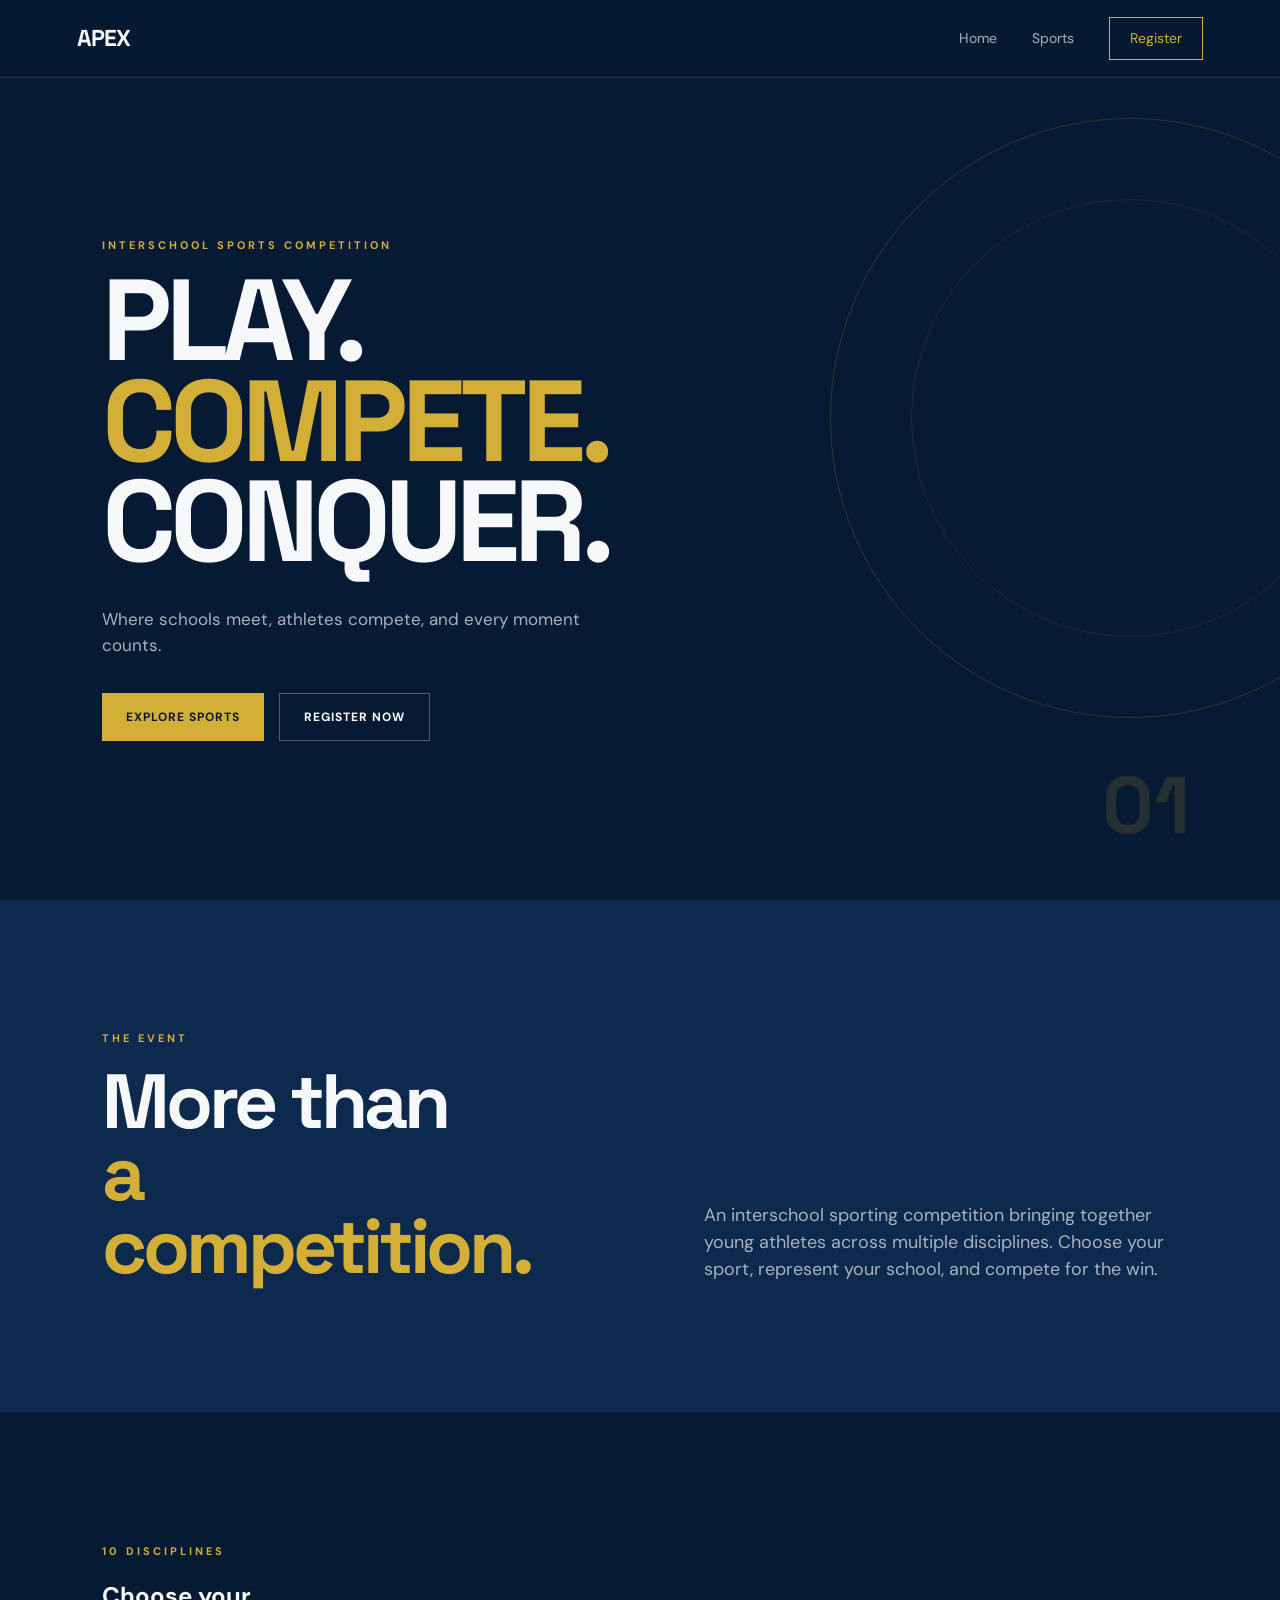
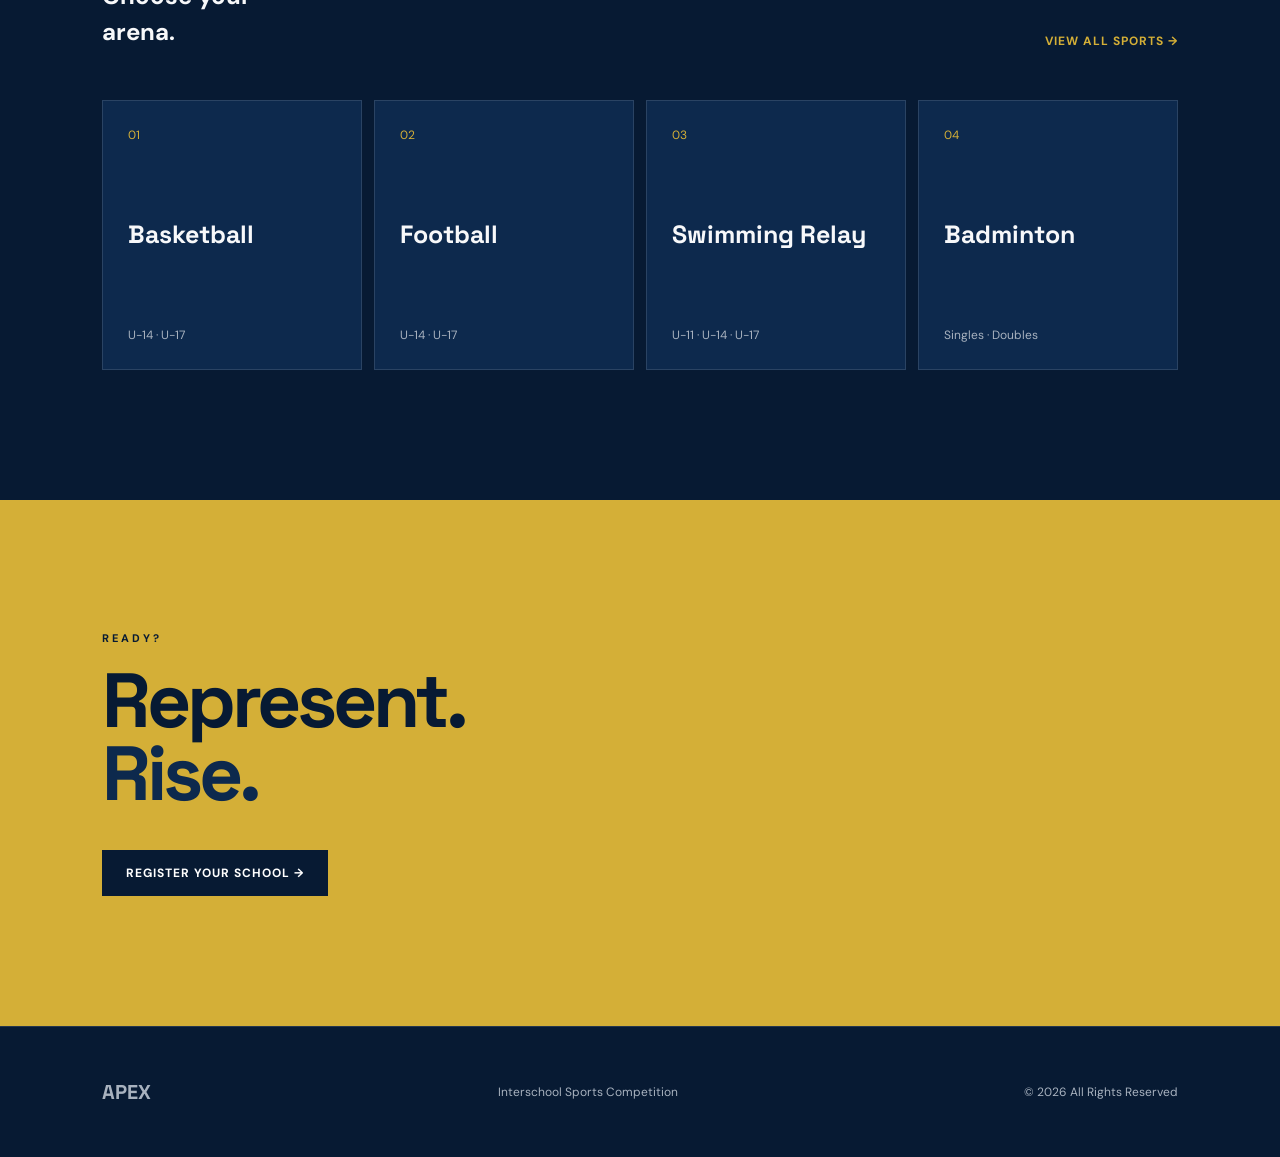
==== index.html @ c902c0f4 "Update index.html" ====
<!DOCTYPE html>
<html lang="en">
<head>
    <meta charset="UTF-8">
    <meta name="viewport" content="width=device-width, initial-scale=1.0">
    <title>APEX | Interschool Sports Competition</title>
    <link rel="stylesheet" href="css/style.css">
</head>

<body>

<header class="header">
    <a href="index.html" class="logo">APEX</span></a>

    <nav>
        <a href="index.html">Home</a>
        <a href="sports.html">Sports</a>
        <a href="register.html" class="nav-register">Register</a>
    </nav>
</header>

<main>

<section class="hero">
    <div class="hero-bg"></div>

    <div class="hero-content">
        <p class="eyebrow">INTERSCHOOL SPORTS COMPETITION</p>

        <h1>PLAY.<br><span>COMPETE.</span><br>CONQUER.</h1>

        <p class="hero-text">
            Where schools meet, athletes compete, and every moment counts.
        </p>

        <div class="hero-buttons">
            <a href="sports.html" class="btn btn-gold">EXPLORE SPORTS</a>
            <a href="register.html" class="btn btn-outline">REGISTER NOW</a>
        </div>
    </div>

    <div class="hero-number">01</div>
</section>


<section class="intro-section">
    <div>
        <p class="eyebrow">THE EVENT</p>
        <h2>More than<br><span>a competition.</span></h2>
    </div>

    <p class="intro-text">
        An interschool sporting competition bringing together young athletes
        across multiple disciplines. Choose your sport, represent your school,
        and compete for the win.
    </p>
</section>


<section class="sports-preview">
    <div class="section-heading">
        <div>
            <p class="eyebrow">10 DISCIPLINES</p>
            <h2>Choose your<br><span>arena.</span></h2>
        </div>

        <a href="sports.html" class="text-link">VIEW ALL SPORTS →</a>
    </div>

    <div class="preview-grid">

        <a href="sports.html#basketball" class="sport-card">
            <span>01</span>
            <h3>Basketball</h3>
            <p>U-14 · U-17</p>
        </a>

        <a href="sports.html#football" class="sport-card">
            <span>02</span>
            <h3>Football</h3>
            <p>U-14 · U-17</p>
        </a>

        <a href="sports.html#swimming-relay" class="sport-card">
            <span>03</span>
            <h3>Swimming Relay</h3>
            <p>U-11 · U-14 · U-17</p>
        </a>

        <a href="sports.html#badminton" class="sport-card">
            <span>04</span>
            <h3>Badminton</h3>
            <p>Singles · Doubles</p>
        </a>

    </div>
</section>


<section class="cta-section">
    <p class="eyebrow">READY?</p>
    <h2>Represent.<br><span>Rise.</span></h2>

    <a href="register.html" class="btn btn-gold">REGISTER YOUR SCHOOL →</a>
</section>

</main>


<footer>
    <div class="footer-logo">APEX</span></div>
    <p>Interschool Sports Competition</p>
    <p>© 2026 All Rights Reserved</p>
</footer>

</body>
</html>
---- css/style.css ----
@import url('https://fonts.googleapis.com/css2?family=DM+Sans:wght@400;500;600;700&family=Space+Grotesk:wght@400;500;600;700&display=swap');


:root {

    --navy: #071A33;
    --blue: #0D294D;
    --blue-light: #12385F;

    --gold: #D4AF37;
    --gold-light: #E8C766;

    --white: #F7F8FA;
    --muted: #A8B2BF;

    --border: rgba(255,255,255,0.12);

}


* {

    margin: 0;
    padding: 0;
    box-sizing: border-box;

}


html {

    scroll-behavior: smooth;

}


body {

    background: var(--navy);

    color: var(--white);

    font-family:
        "DM Sans",
        sans-serif;

    line-height: 1.5;

}


a {

    color: inherit;

    text-decoration: none;

}


button,
input,
textarea {

    font-family: inherit;

}



/* HEADER */

.header {

    height: 78px;

    padding: 0 6vw;

    display: flex;

    align-items: center;

    justify-content: space-between;

    border-bottom:
        1px solid var(--border);

    position: sticky;

    top: 0;

    z-index: 100;

    background:
        rgba(7,26,51,0.95);

    backdrop-filter: blur(15px);

}


.logo {

    font-family:
        "Space Grotesk",
        sans-serif;

    font-weight: 700;

    font-size: 23px;

    letter-spacing: -1px;

}


.logo span,
.footer-logo span {

    color: var(--gold);

}


nav {

    display: flex;

    align-items: center;

    gap: 35px;

}


nav a {

    color: var(--muted);

    font-size: 14px;

    transition: 0.2s;

}


nav a:hover,
nav a.active {

    color: white;

}


.nav-register {

    padding:
        10px 20px;

    border:
        1px solid var(--gold);

    color: var(--gold) !important;

}



/* HERO */

.hero {

    min-height:
        calc(100vh - 78px);

    position: relative;

    display: flex;

    align-items: center;

    padding:
        8vw;

    overflow: hidden;

}


.hero-bg {

    position: absolute;

    width: 600px;

    height: 600px;

    right: -150px;

    top: 40px;

    border-radius: 50%;

    border:
        1px solid rgba(212,175,55,0.2);

}


.hero-bg::after {

    content: "";

    position: absolute;

    inset: 80px;

    border-radius: 50%;

    border:
        1px solid rgba(212,175,55,0.12);

}


.hero-content {

    position: relative;

    z-index: 2;

    max-width: 850px;

}


.eyebrow {

    color: var(--gold);

    font-size: 11px;

    font-weight: 700;

    letter-spacing: 3px;

    margin-bottom: 18px;

}


.hero h1,
.page-hero h1,
.form-hero h1,
.review-page h1,
.success-page h1 {

    font-family:
        "Space Grotesk",
        sans-serif;

    font-size:
        clamp(60px, 9vw, 125px);

    line-height: 0.87;

    letter-spacing: -6px;

}


.hero h1 span,
.page-hero h1 span,
.form-hero h1 span,
.review-page h1 span,
.success-page h1 span,
.intro-section h2 span,
.cta-section h2 span {

    color: var(--gold);

}


.hero-text {

    color: var(--muted);

    max-width: 480px;

    margin:
        35px 0;

    font-size: 17px;

}


.hero-buttons {

    display: flex;

    gap: 15px;

    flex-wrap: wrap;

}


.btn {

    display: inline-flex;

    align-items: center;

    justify-content: center;

    padding:
        14px 24px;

    font-size: 12px;

    font-weight: 700;

    letter-spacing: 1px;

    cursor: pointer;

    border: none;

    transition:
        transform .2s,
        background .2s;

}


.btn:hover {

    transform:
        translateY(-2px);

}


.btn-gold {

    background: var(--gold);

    color: var(--navy);

}


.btn-gold:hover {

    background:
        var(--gold-light);

}


.btn-outline {

    border:
        1px solid rgba(255,255,255,0.3);

    color: white;

    background: transparent;

}


.btn-outline:hover {

    border-color:
        var(--gold);

    color: var(--gold);

}


.hero-number {

    position: absolute;

    bottom: 35px;

    right: 7vw;

    color: var(--gold);

    font-family:
        "Space Grotesk";

    font-size: 80px;

    font-weight: 700;

    opacity: .15;

}



/* INTRO */

.intro-section {

    padding:
        130px 8vw;

    display: grid;

    grid-template-columns:
        1fr 1fr;

    gap: 10vw;

    background: var(--blue);

}


.intro-section h2,
.cta-section h2 {

    font-family:
        "Space Grotesk";

    font-size:
        clamp(45px, 6vw, 80px);

    line-height: .95;

    letter-spacing: -4px;

}


.intro-text {

    align-self: end;

    color: var(--muted);

    font-size: 18px;

    max-width: 500px;

}



/* SPORTS PREVIEW */

.sports-preview {

    padding:
        130px 8vw;

}


.section-heading {

    display: flex;

    justify-content: space-between;

    align-items: end;

    margin-bottom: 50px;

}


.text-link {

    color: var(--gold);

    font-size: 12px;

    font-weight: 700;

    letter-spacing: 1px;

}


.preview-grid {

    display: grid;

    grid-template-columns:
        repeat(4,1fr);

    gap: 12px;

}


.sport-card {

    min-height: 270px;

    padding: 25px;

    background: var(--blue);

    border:
        1px solid var(--border);

    display: flex;

    flex-direction: column;

    justify-content: space-between;

    transition:
        transform .2s,
        border-color .2s;

}


.sport-card:hover {

    transform:
        translateY(-6px);

    border-color:
        var(--gold);

}


.sport-card span {

    color: var(--gold);

    font-size: 12px;

}


.sport-card h3 {

    font-family:
        "Space Grotesk";

    font-size: 25px;

}


.sport-card p {

    color: var(--muted);

    font-size: 12px;

}



/* CTA */

.cta-section {

    padding:
        130px 8vw;

    background:
        var(--gold);

    color: var(--navy);

}


.cta-section .eyebrow {

    color: var(--navy);

}


.cta-section h2 span {

    color: var(--blue);

}


.cta-section .btn-gold {

    margin-top: 40px;

    background: var(--navy);

    color: white;

}


.cta-section.small {

    padding:
        100px 8vw;

}



/* PAGE HERO */

.page-hero,
.form-hero {

    padding:
        110px 8vw 80px;

    border-bottom:
        1px solid var(--border);

}


.page-hero p:last-child,
.form-hero p:last-child {

    max-width: 550px;

    color: var(--muted);

    margin-top: 35px;

}



/* SPORT DETAILS */

.sports-list {

    padding:
        50px 8vw 100px;

}


.sport-detail {

    border-top:
        1px solid var(--border);

}


.sport-detail:last-child {

    border-bottom:
        1px solid var(--border);

}


.sport-header {

    width: 100%;

    padding:
        30px 0;

    background: none;

    border: none;

    color: white;

    display: grid;

    grid-template-columns:
        70px 1fr 30px;

    text-align: left;

    align-items: center;

    cursor: pointer;

}


.sport-index {

    color: var(--gold);

    font-size: 12px;

}


.sport-header h2 {

    font-family:
        "Space Grotesk";

    font-size: 32px;

}


.sport-header p {

    color: var(--muted);

    font-size: 13px;

    margin-top: 3px;

}


.expand {

    font-size: 28px;

    color: var(--gold);

    transition:
        transform .25s;

}


.sport-detail.open .expand {

    transform:
        rotate(45deg);

}


.sport-rules {

    max-height: 0;

    overflow: hidden;

    transition:
        max-height .4s ease;

}


.sport-detail.open .sport-rules {

    max-height: 700px;

}


.rule-grid {

    padding:
        5px 70px 45px;

    display: grid;

    grid-template-columns:
        .8fr .8fr 2fr;

    gap: 40px;

}


.rule-grid h4 {

    color: var(--gold);

    font-size: 10px;

    letter-spacing: 2px;

    margin-bottom: 15px;

}


.rule-grid p {

    color: var(--muted);

    font-size: 14px;

}


.rules ul {

    padding-left: 18px;

    color: var(--muted);

}


.rules li {

    margin-bottom: 8px;

}



/* REGISTRATION */

.form-hero {

    background:
        var(--blue);

}


.registration-wrapper {

    padding:
        60px 8vw 100px;

}


.form-section {

    margin-bottom: 70px;

}


.form-section-title {

    display: flex;

    gap: 25px;

    margin-bottom: 35px;

}


.form-section-title > span {

    color: var(--gold);

    font-family:
        "Space Grotesk";

    font-size: 13px;

}


.form-section-title h2 {

    font-family:
        "Space Grotesk";

    font-size: 32px;

}


.section-note {

    color: var(--muted);

    font-size: 13px;

    margin-top: 8px;

}


.form-grid {

    display: grid;

    grid-template-columns:
        1fr 1fr;

    gap: 25px;

}


.form-group {

    display: flex;

    flex-direction: column;

}


.form-group.full {

    grid-column:
        1 / -1;

}


.form-group label {

    font-size: 12px;

    font-weight: 600;

    margin-bottom: 9px;

}


.form-group label span {

    color: var(--gold);

}


.form-group input,
.form-group textarea {

    width: 100%;

    padding: 15px;

    background:
        rgba(255,255,255,0.04);

    border:
        1px solid var(--border);

    color: white;

    outline: none;

}


.form-group input:focus,
.form-group textarea:focus {

    border-color:
        var(--gold);

}


.form-group textarea {

    min-height: 110px;

    resize: vertical;

}



/* EVENT SELECTOR */

.event-selector {

    border:
        1px solid var(--border);

    margin-bottom: 12px;

    background:
        rgba(255,255,255,.025);

}


.event-title {

    padding: 20px;

}


.sport-checkbox {

    display: flex;

    align-items: center;

    gap: 15px;

    cursor: pointer;

}


.sport-checkbox input,
.age-row input[type="checkbox"] {

    accent-color:
        var(--gold);

}


.sport-checkbox strong {

    display: block;

    font-size: 17px;

}


.sport-checkbox small {

    color: var(--gold);

    font-size: 11px;

}


.age-options {

    display: none;

    border-top:
        1px solid var(--border);

    padding: 20px;

}


.age-options.visible {

    display: block;

}


.age-options > p {

    color: var(--muted);

    font-size: 12px;

    margin-bottom: 15px;

}


.age-row {

    display: flex;

    justify-content: space-between;

    align-items: center;

    padding:
        12px 0;

    border-bottom:
        1px solid rgba(255,255,255,.06);

}


.age-row:last-child {

    border-bottom: none;

}


.age-row label {

    display: flex;

    gap: 10px;

    align-items: center;

}


.quantity-input {

    width: 80px;

    padding: 8px;

    background:
        rgba(255,255,255,.05);

    color: white;

    border:
        1px solid var(--border);

}


.quantity-input:disabled {

    opacity: .3;

}



/* TABLE */

.table-wrapper {

    overflow-x: auto;

}


table {

    width: 100%;

    border-collapse: collapse;

    min-width: 700px;

}


th {

    color: var(--gold);

    text-align: left;

    font-size: 10px;

    letter-spacing: 1px;

    padding:
        15px;

    background:
        var(--blue);

}


td {

    padding:
        15px;

    border-bottom:
        1px solid var(--border);

    color: var(--muted);

    font-size: 13px;

}


tfoot td {

    color: white;

    font-weight: 700;

    background:
        rgba(255,255,255,.04);

}


tfoot td:last-child {

    color: var(--gold);

}


.empty-row {

    text-align: center;

    padding: 35px;

}


.disclaimer-section {

    border:
        1px solid var(--border);

    padding: 25px;

}


.checkbox-label {

    display: flex;

    gap: 15px;

    color: var(--muted);

    font-size: 13px;

}


.checkbox-label input {

    accent-color:
        var(--gold);

    margin-top: 4px;

}


.submit-area {

    display: flex;

    justify-content: flex-end;

}



/* REVIEW */

.review-page {

    padding:
        100px 8vw;

    max-width: 1200px;

    margin: auto;

}


.review-intro {

    color: var(--muted);

    margin:
        30px 0 50px;

}


.review-card {

    border:
        1px solid var(--border);

    margin-bottom: 25px;

    background:
        rgba(255,255,255,.025);

}


.review-card-header {

    padding: 22px;

    border-bottom:
        1px solid var(--border);

    display: flex;

    gap: 20px;

    align-items: center;

}


.review-card-header span {

    color: var(--gold);

}


.review-card-header h2 {

    font-family:
        "Space Grotesk";

    font-size: 22px;

}


.review-details {

    display: grid;

    grid-template-columns:
        repeat(2,1fr);

    gap: 25px;

    padding: 30px;

}


.review-details small {

    display: block;

    color: var(--gold);

    font-size: 10px;

    letter-spacing: 1px;

    margin-bottom: 5px;

}


.review-details strong {

    font-size: 14px;

    font-weight: 500;

}


.review-card .table-wrapper {

    padding: 0 20px 20px;

}


.final-warning {

    border-left:
        3px solid var(--gold);

    padding:
        18px 22px;

    margin:
        35px 0;

    background:
        rgba(212,175,55,.05);

}


.final-warning strong {

    color: var(--gold);

    font-size: 11px;

}


.final-warning p {

    color: var(--muted);

    font-size: 13px;

    margin-top: 6px;

}


.review-buttons {

    display: flex;

    justify-content: space-between;

    gap: 15px;

}



/* SUCCESS */

.success-page {

    min-height:
        calc(100vh - 78px);

    display: flex;

    flex-direction: column;

    align-items: center;

    justify-content: center;

    text-align: center;

    padding: 60px 20px;

}


.success-number {

    width: 70px;

    height: 70px;

    border:
        1px solid var(--gold);

    color: var(--gold);

    display: flex;

    align-items: center;

    justify-content: center;

    font-size: 30px;

    margin-bottom: 35px;

}


.success-text {

    color: var(--muted);

    margin:
        30px 0;

}


.registration-id {

    padding:
        18px 30px;

    border:
        1px solid var(--border);

    margin-bottom: 35px;

}


.registration-id small {

    display: block;

    color: var(--gold);

    font-size: 9px;

    letter-spacing: 2px;

    margin-bottom: 5px;

}


.registration-id strong {

    font-family:
        "Space Grotesk";

    font-size: 22px;

    letter-spacing: 2px;

}


.success-actions {

    display: flex;

    gap: 12px;

}



/* FOOTER */

footer {

    padding:
        50px 8vw;

    border-top:
        1px solid var(--border);

    display: flex;

    justify-content: space-between;

    align-items: center;

    color: var(--muted);

    font-size: 12px;

}


.footer-logo {

    font-family:
        "Space Grotesk";

    font-size: 20px;

    font-weight: 700;

}



/* MOBILE */

@media(max-width: 800px) {

    .header {

        padding:
            0 5vw;

    }


    nav {

        gap: 15px;

    }


    nav a:not(.nav-register) {

        display: none;

    }


    .hero,
    .page-hero,
    .form-hero {

        padding:
            80px 6vw;

    }


    .hero h1,
    .page-hero h1,
    .form-hero h1,
    .review-page h1,
    .success-page h1 {

        font-size: 65px;

        letter-spacing: -4px;

    }


    .intro-section {

        grid-template-columns: 1fr;

        padding:
            80px 6vw;

    }


    .sports-preview {

        padding:
            80px 6vw;

    }


    .preview-grid {

        grid-template-columns:
            1fr 1fr;

    }


    .section-heading {

        align-items: start;

        flex-direction: column;

        gap: 25px;

    }


    .sports-list {

        padding:
            30px 6vw 70px;

    }


    .sport-header {

        grid-template-columns:
            45px 1fr 25px;

    }


    .sport-header h2 {

        font-size: 23px;

    }


    .rule-grid {

        grid-template-columns:
            1fr;

        padding:
            5px 45px 35px;

        gap: 25px;

    }


    .registration-wrapper {

        padding:
            40px 6vw 70px;

    }


    .form-grid {

        grid-template-columns:
            1fr;

    }


    .form-group.full {

        grid-column:
            auto;

    }


    .review-details {

        grid-template-columns:
            1fr;

    }


    .review-buttons {

        flex-direction: column;

    }


    .review-buttons .btn {

        width: 100%;

    }


    footer {

        flex-direction: column;

        align-items: start;

        gap: 12px;

    }

}


@media(max-width: 500px) {

    .preview-grid {

        grid-template-columns:
            1fr;

    }


    .hero h1,
    .page-hero h1,
    .form-hero h1,
    .review-page h1,
    .success-page h1 {

        font-size: 52px;

    }

}
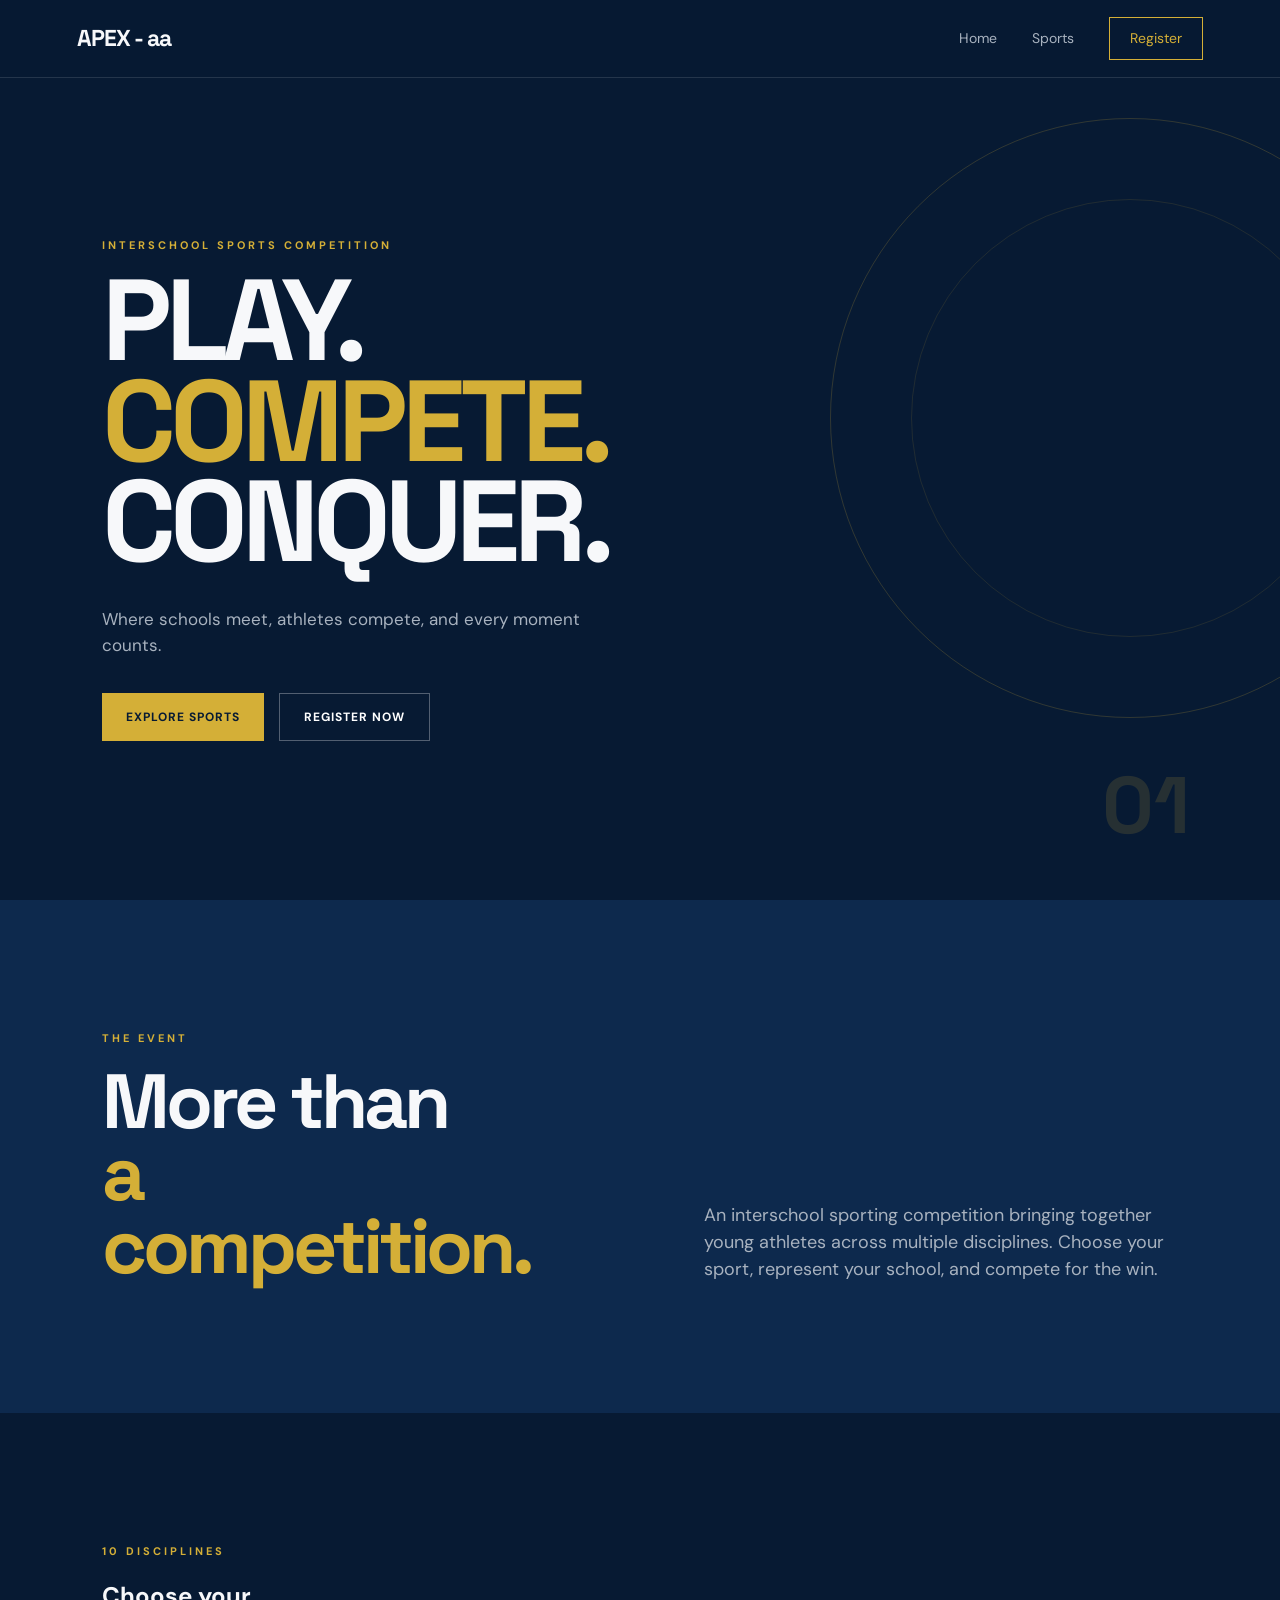
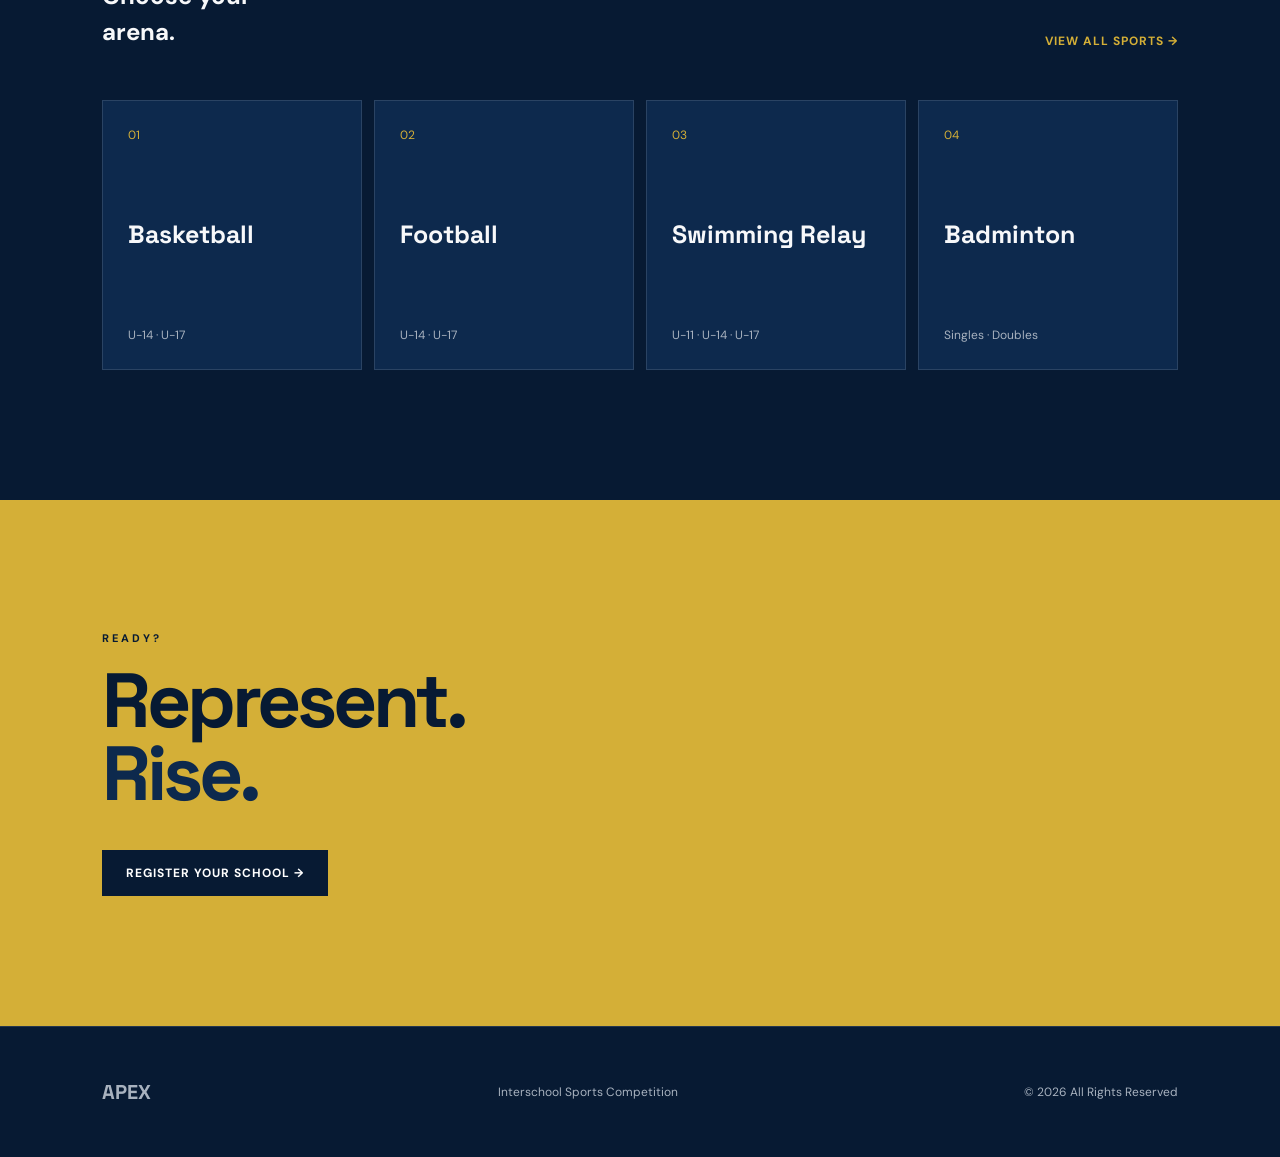
==== commit f9077547: "Update index.html" ====
--- a/index.html
+++ b/index.html
@@ -10,7 +10,7 @@
 <body>
 
 <header class="header">
-    <a href="index.html" class="logo">APEX</span></a>
+    <a href="index.html" class="logo">APEX - aa</span></a>
 
     <nav>
         <a href="index.html">Home</a>
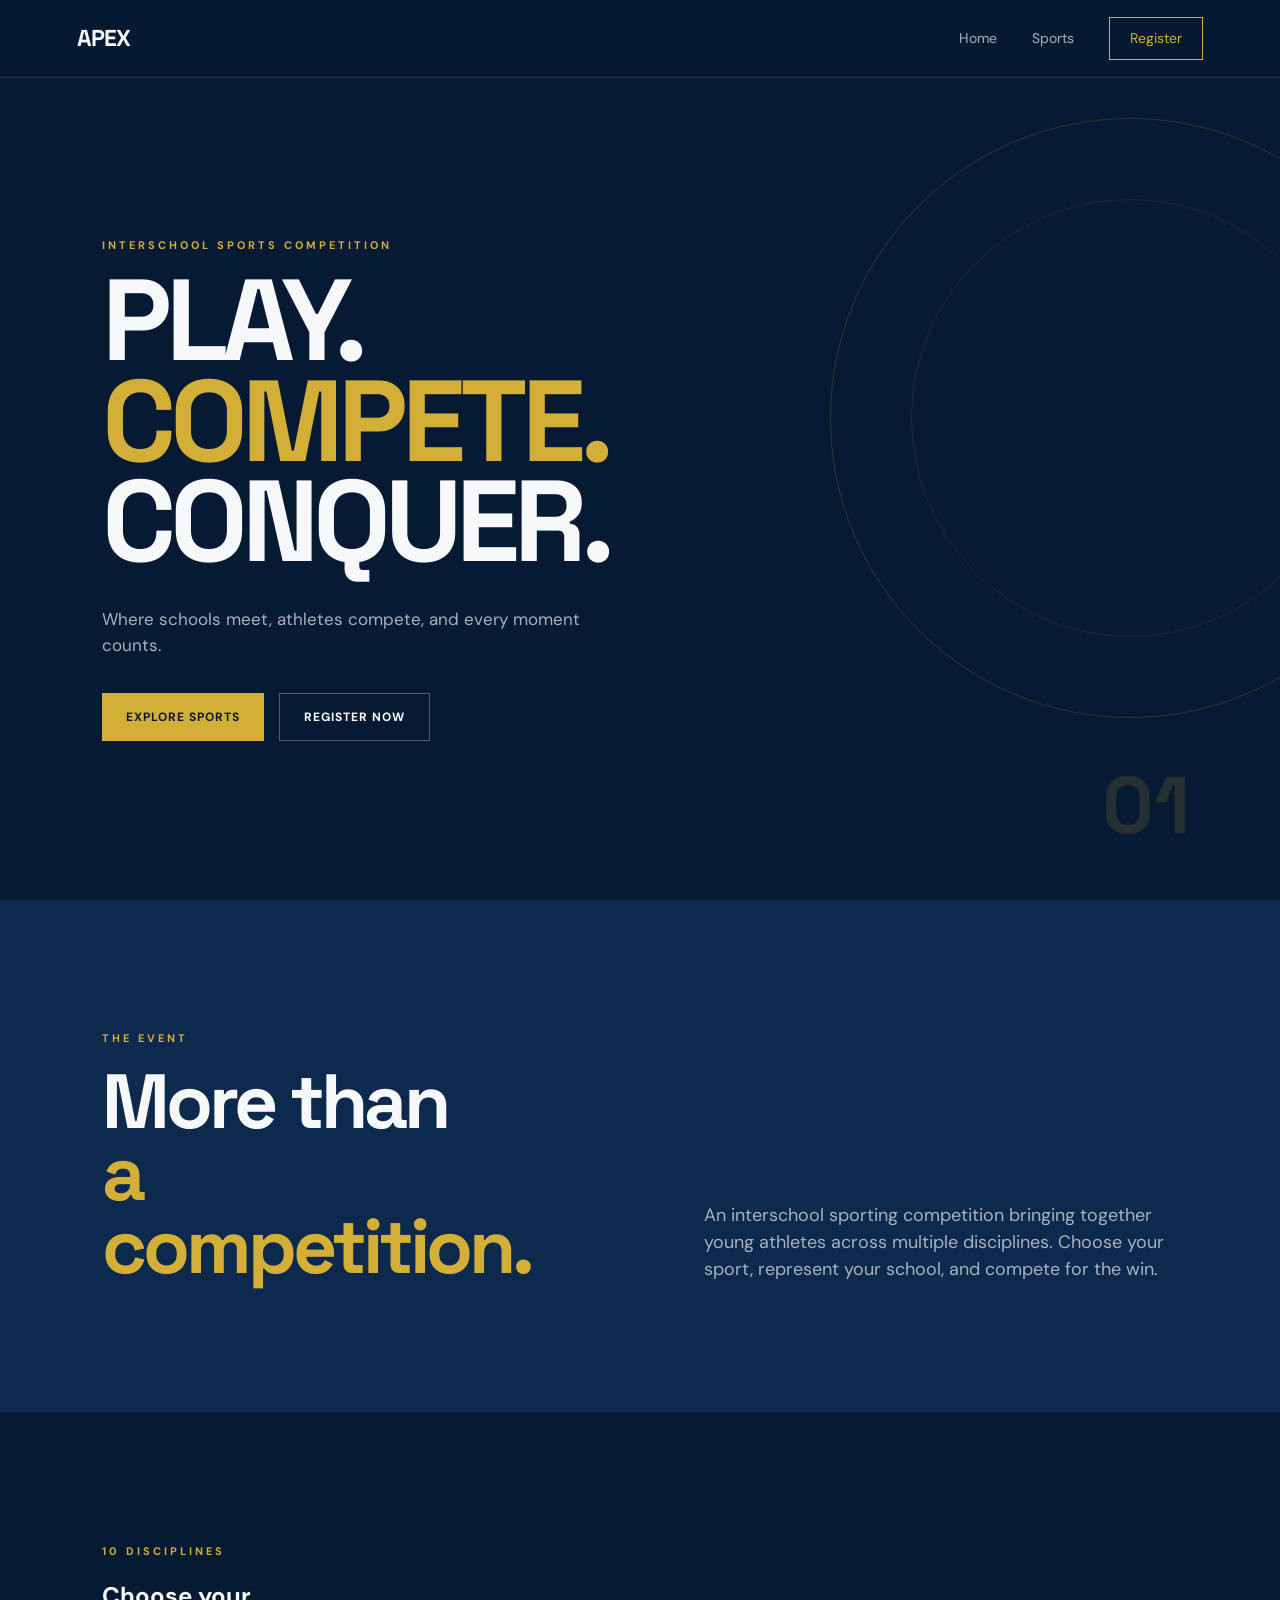
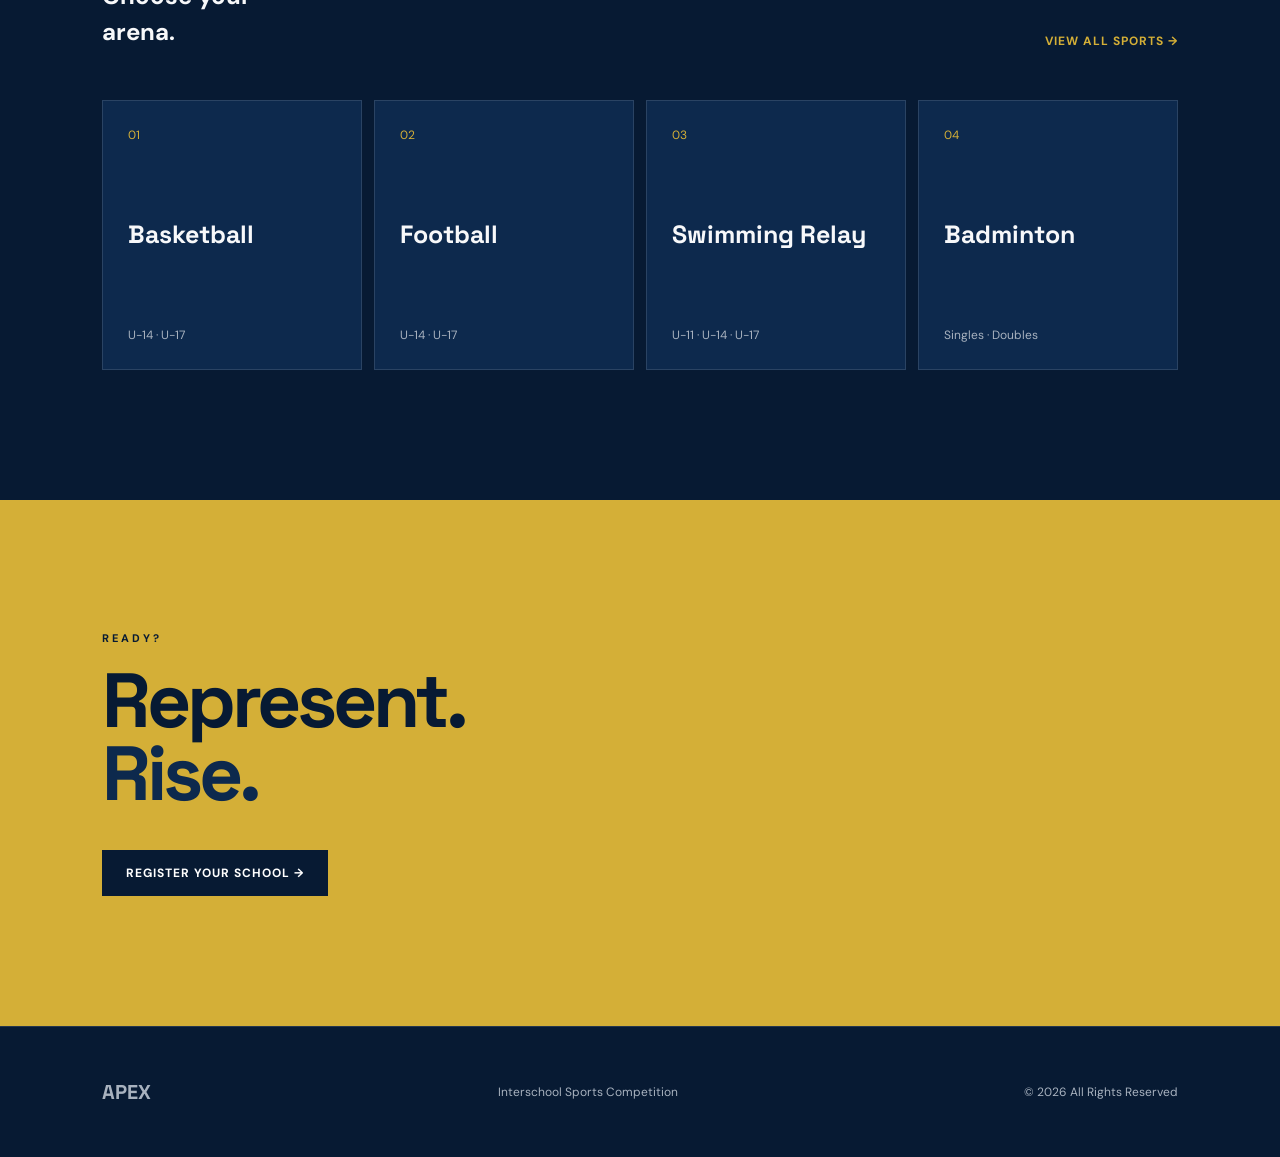
==== commit 9b09695e: "Update index.html" ====
--- a/index.html
+++ b/index.html
@@ -10,7 +10,7 @@
 <body>
 
 <header class="header">
-    <a href="index.html" class="logo">APEX - aa</span></a>
+    <a href="index.html" class="logo">APEX</span></a>
 
     <nav>
         <a href="index.html">Home</a>
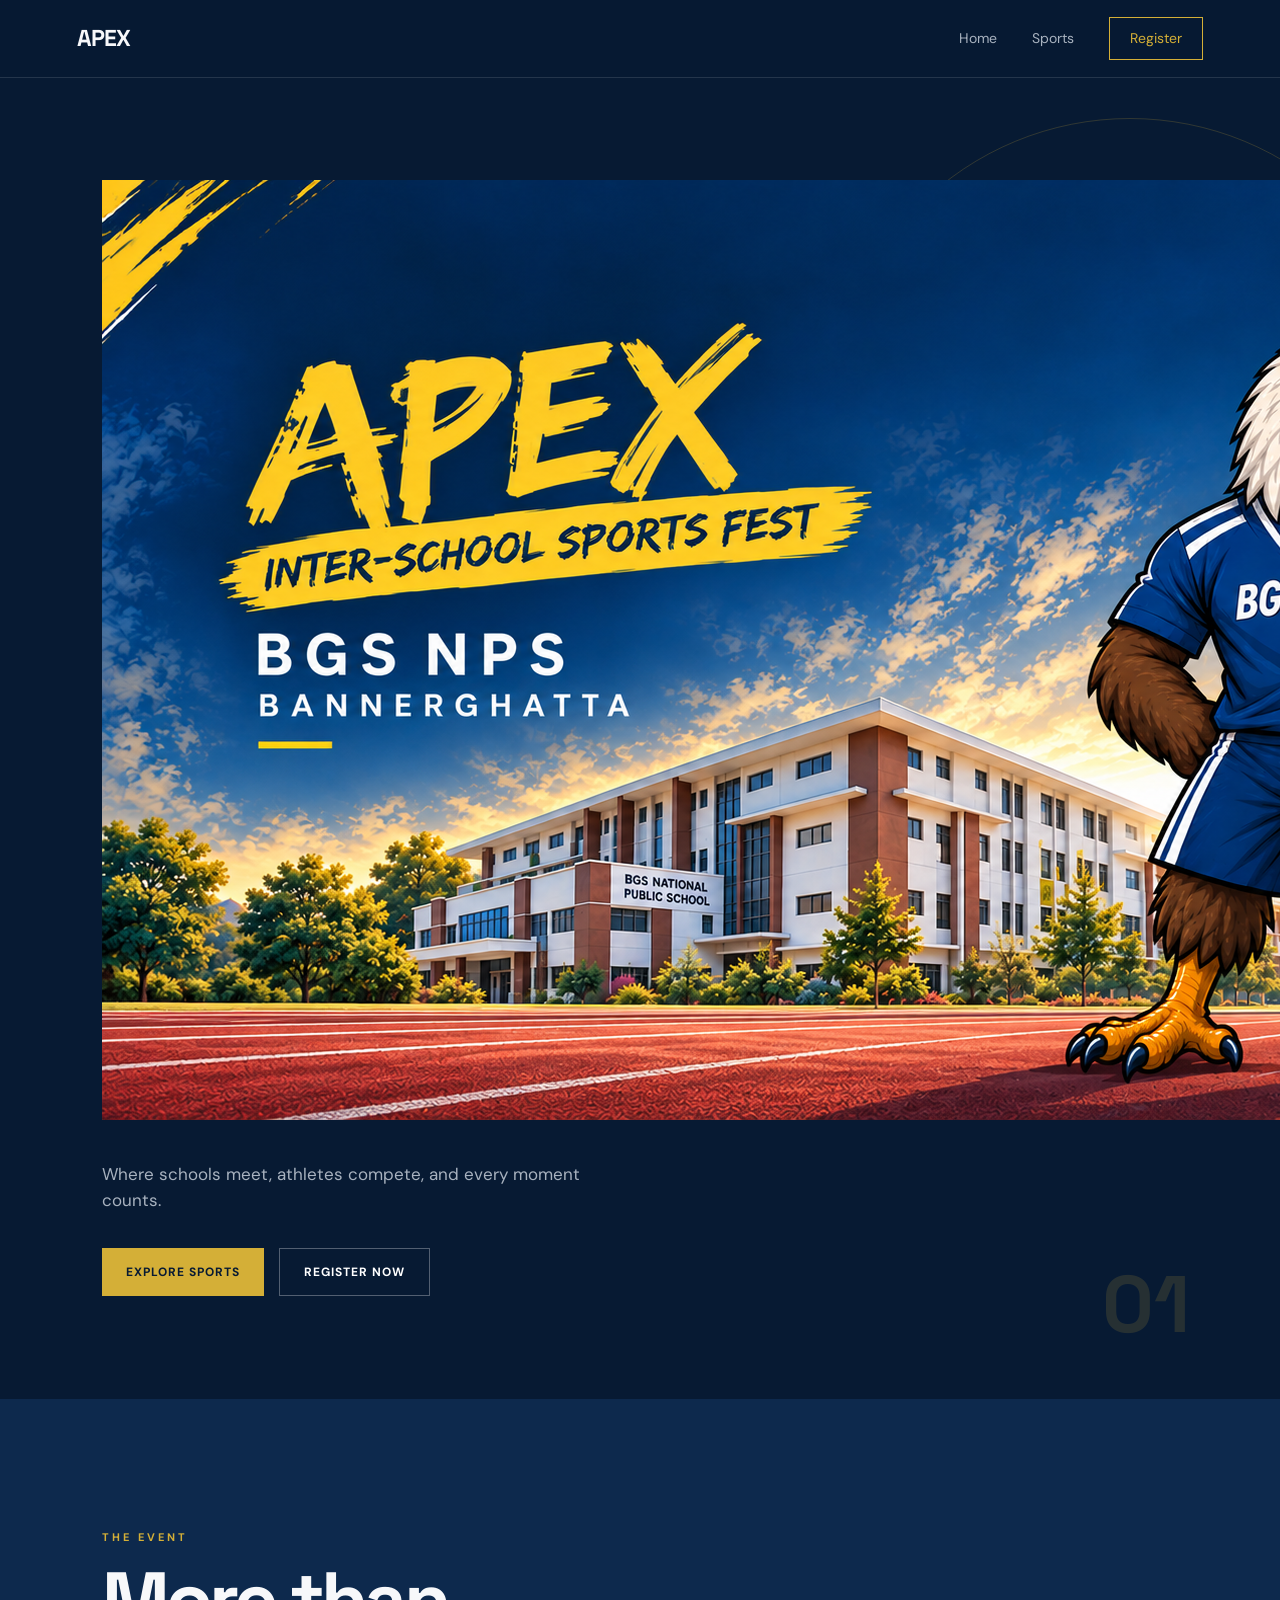
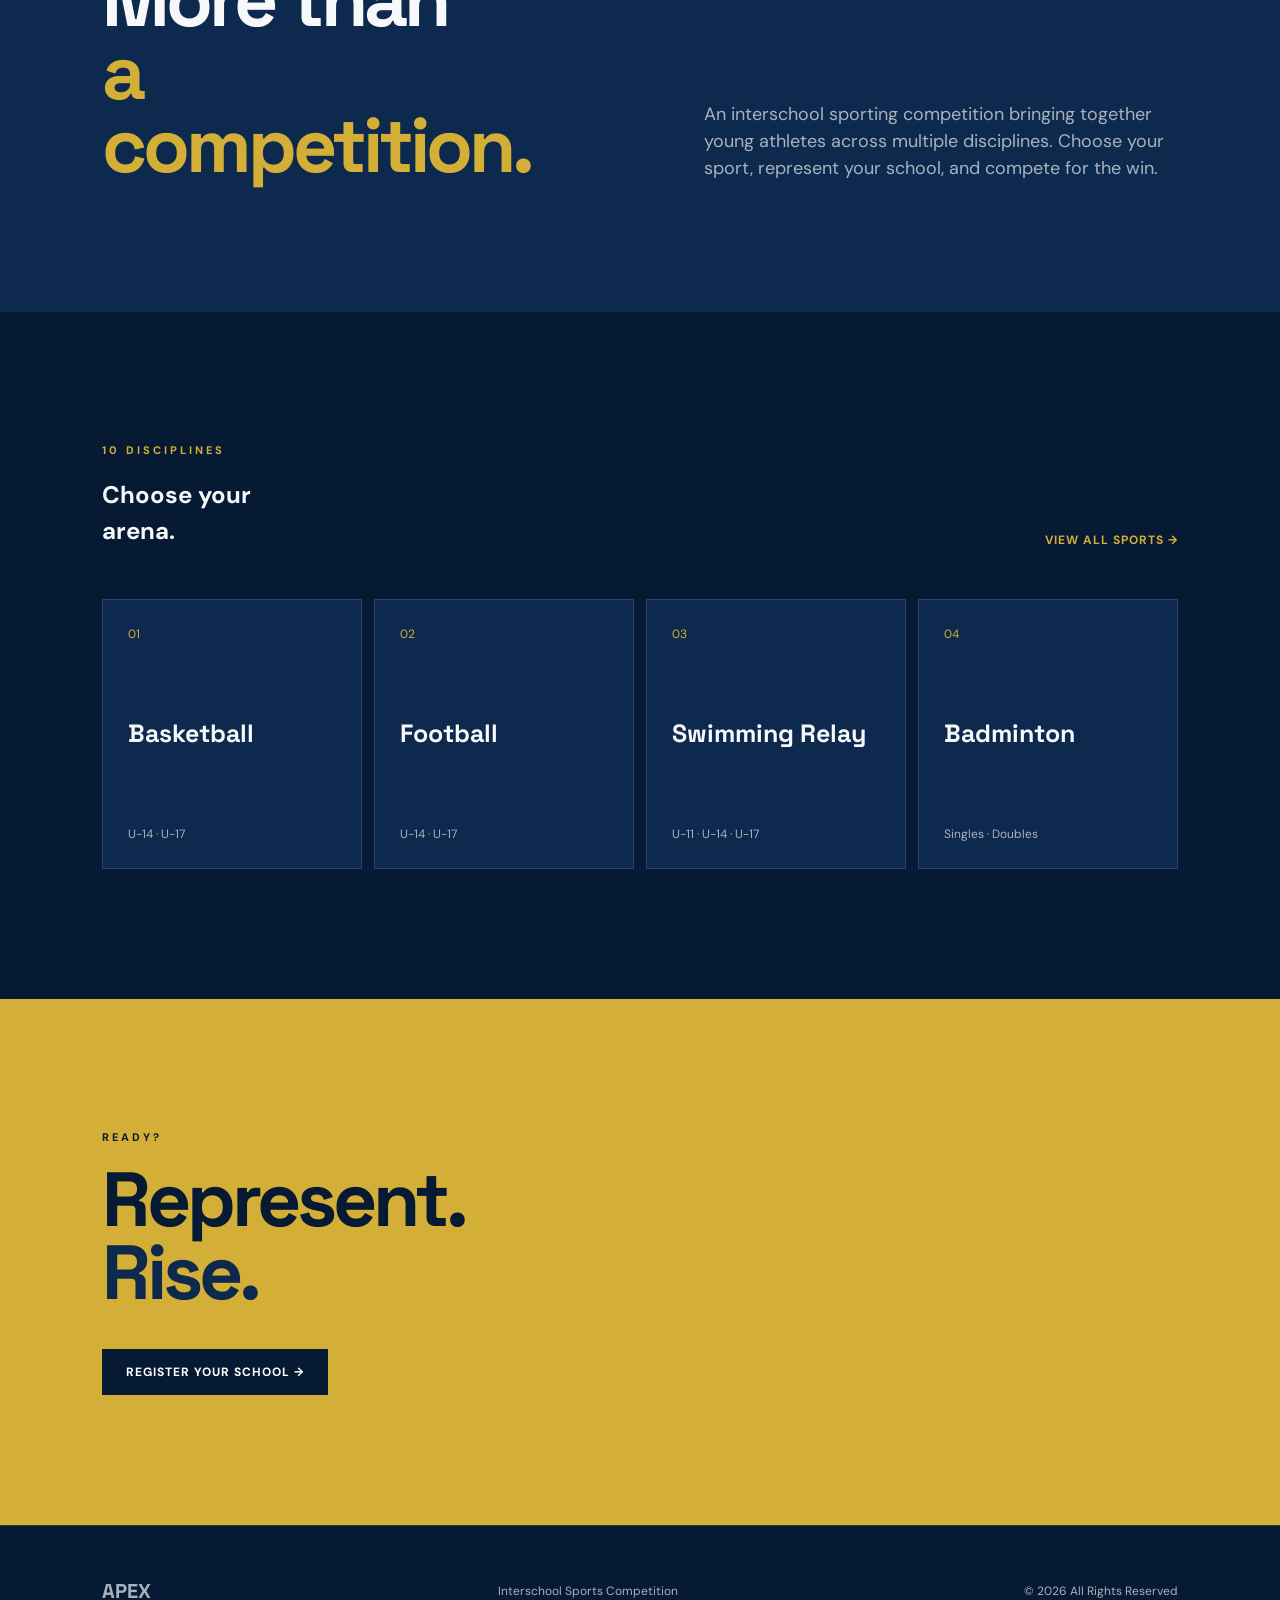
==== commit 0c317786: "Update index.html" ====
--- a/index.html
+++ b/index.html
@@ -24,20 +24,22 @@
 <section class="hero">
     <div class="hero-bg"></div>
 
-    <div class="hero-content">
-        <p class="eyebrow">INTERSCHOOL SPORTS COMPETITION</p>
+<div class="hero-content">
 
-        <h1>PLAY.<br><span>COMPETE.</span><br>CONQUER.</h1>
+    <img src="apex-home.png" 
+         alt="APEX Interschool Sports Competition"
+         class="hero-image">
 
-        <p class="hero-text">
-            Where schools meet, athletes compete, and every moment counts.
-        </p>
+    <p class="hero-text">
+        Where schools meet, athletes compete, and every moment counts.
+    </p>
 
-        <div class="hero-buttons">
-            <a href="sports.html" class="btn btn-gold">EXPLORE SPORTS</a>
-            <a href="register.html" class="btn btn-outline">REGISTER NOW</a>
-        </div>
+    <div class="hero-buttons">
+        <a href="sports.html" class="btn btn-gold">EXPLORE SPORTS</a>
+        <a href="register.html" class="btn btn-outline">REGISTER NOW</a>
     </div>
+
+</div>
 
     <div class="hero-number">01</div>
 </section>
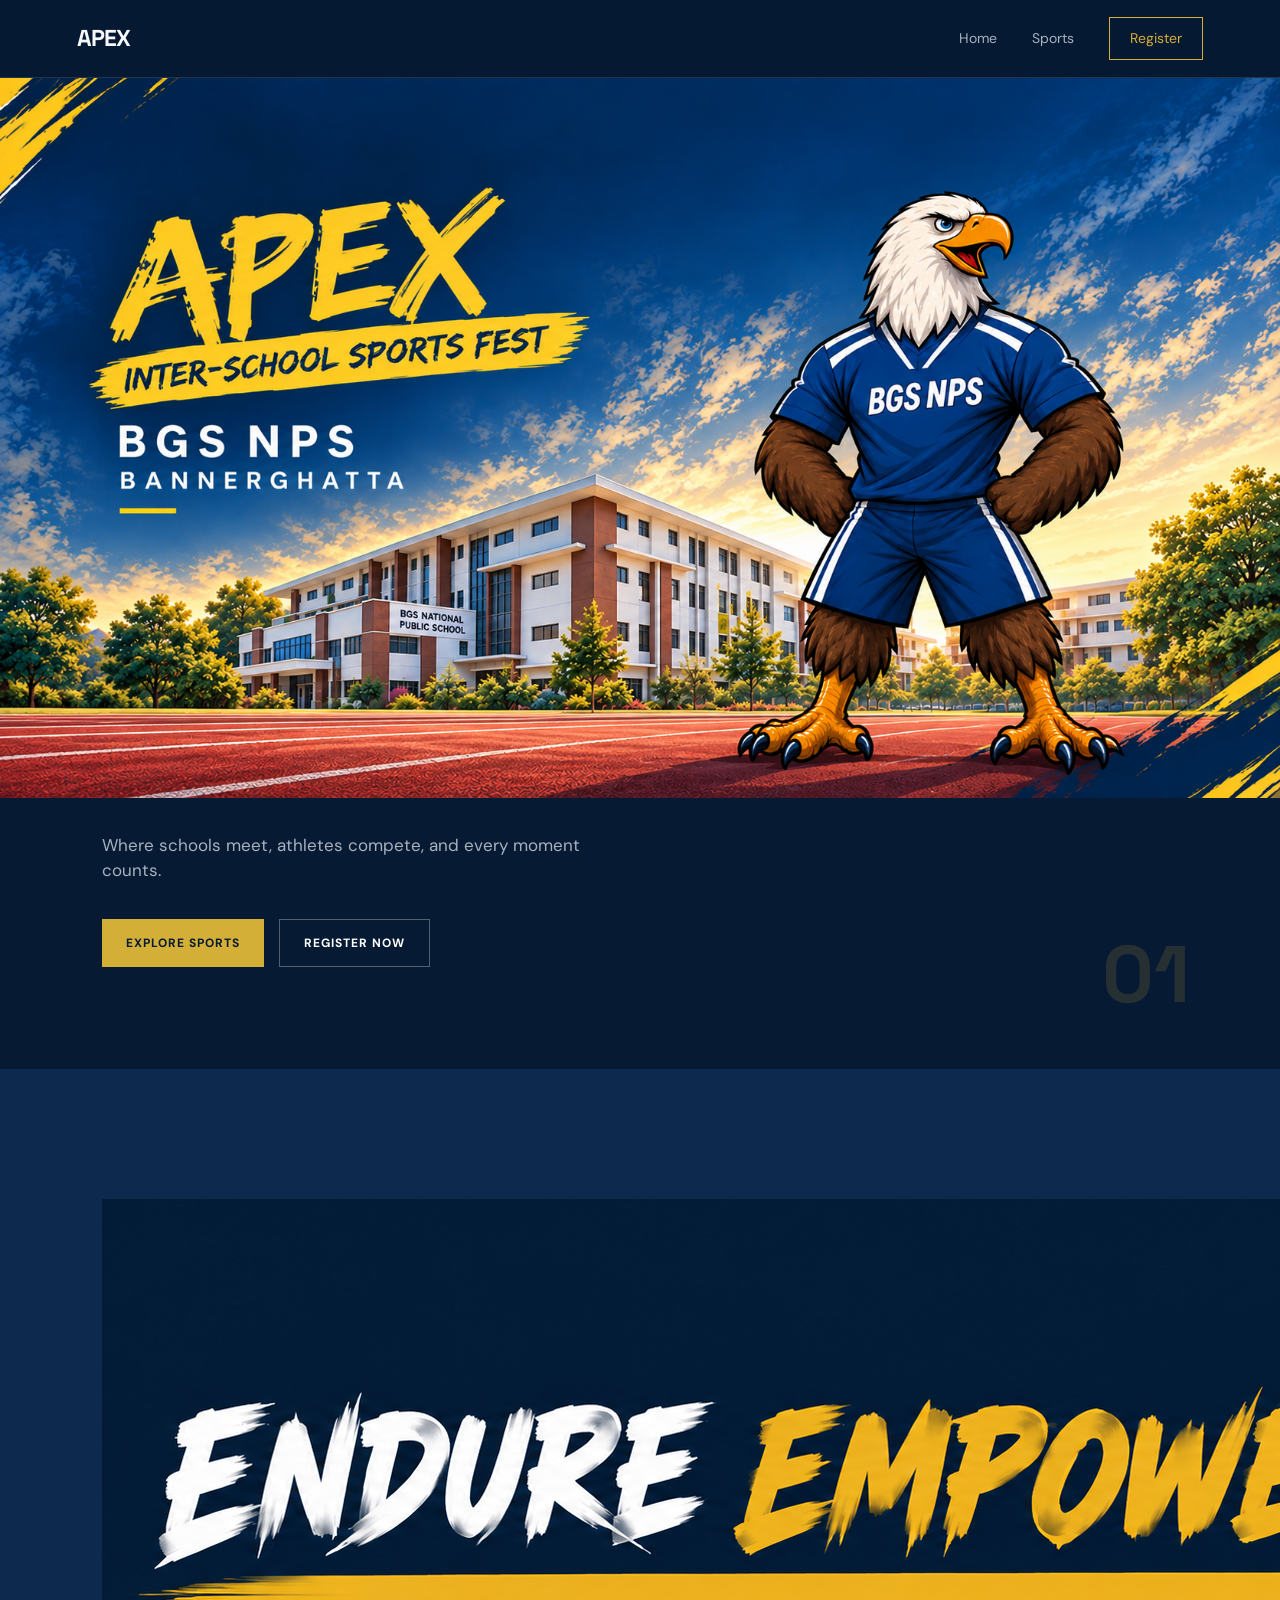
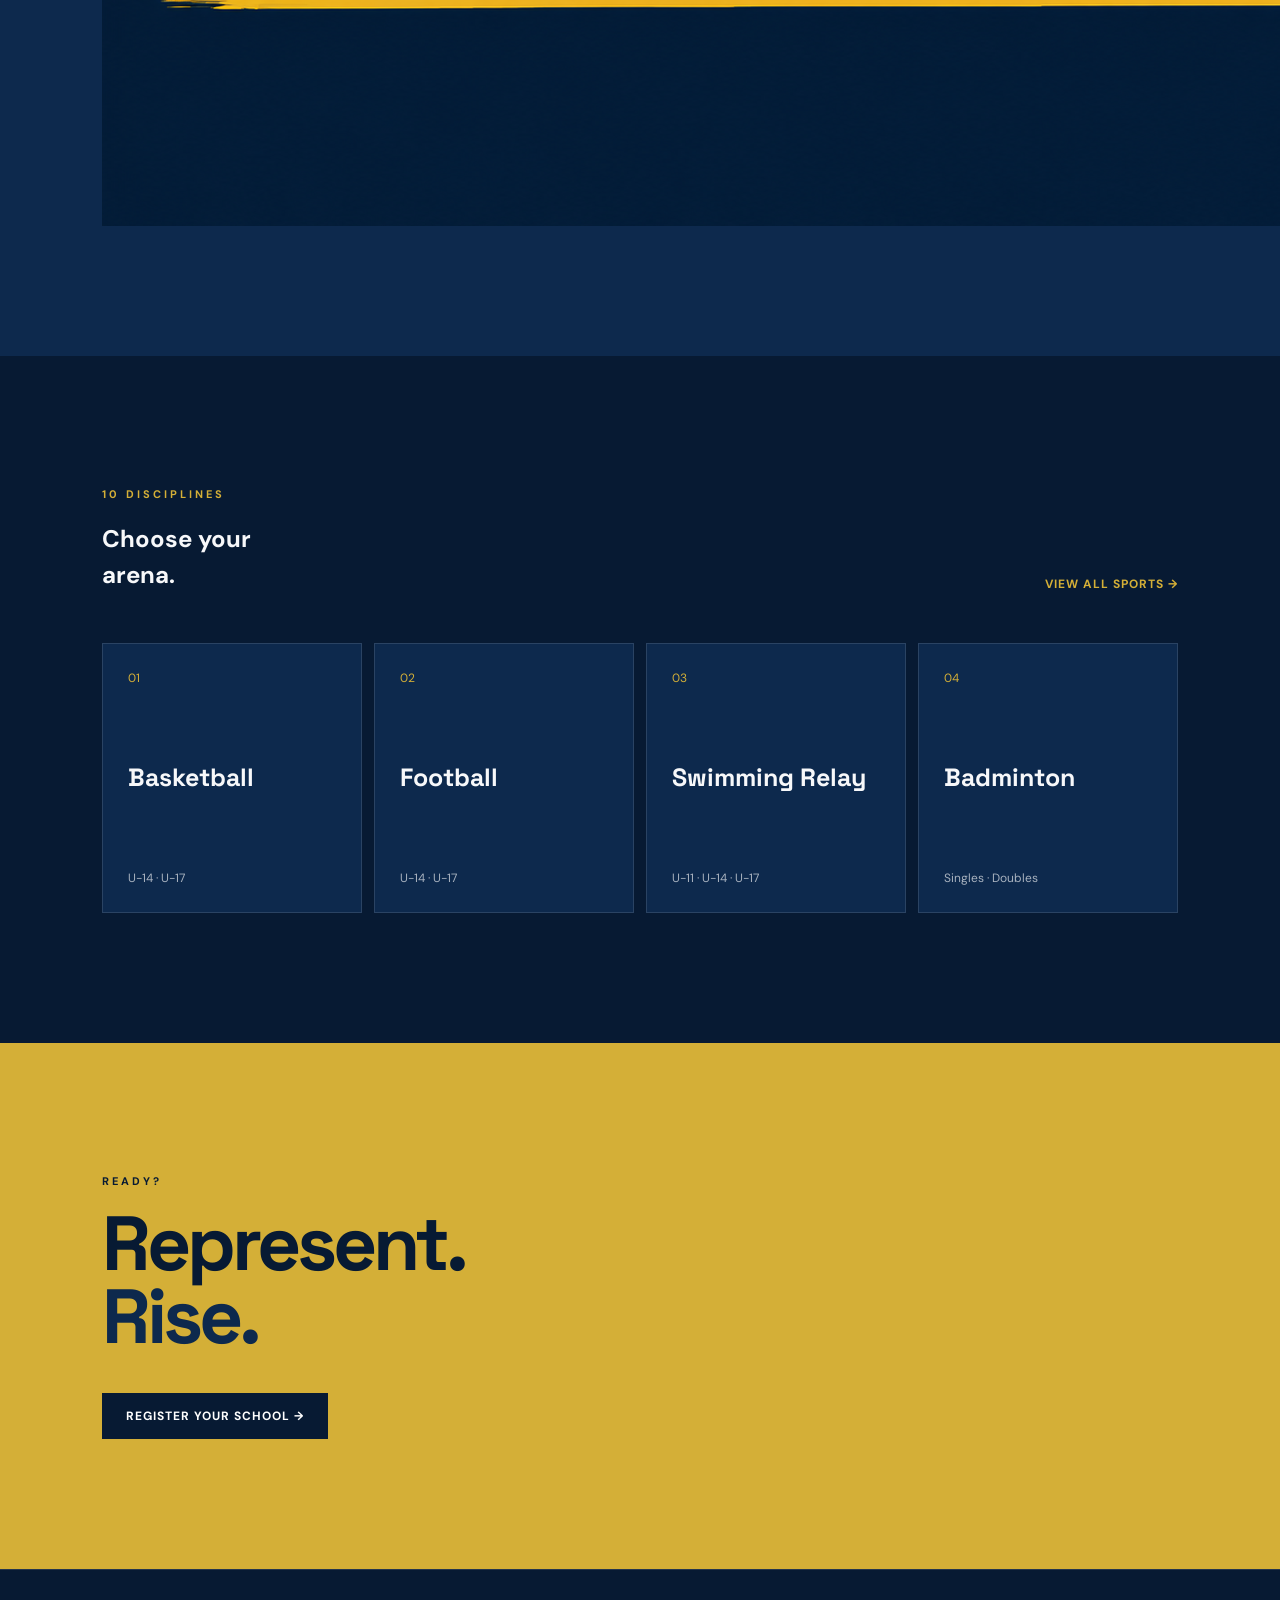
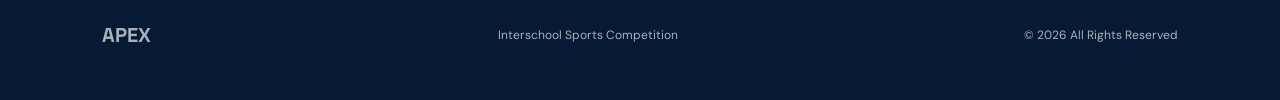
==== commit cf875ae8: "Update index.html" ====
--- a/index.html
+++ b/index.html
@@ -46,16 +46,9 @@
 
 
 <section class="intro-section">
-    <div>
-        <p class="eyebrow">THE EVENT</p>
-        <h2>More than<br><span>a competition.</span></h2>
-    </div>
-
-    <p class="intro-text">
-        An interschool sporting competition bringing together young athletes
-        across multiple disciplines. Choose your sport, represent your school,
-        and compete for the win.
-    </p>
+    <img src="endure-empower-excel.png" 
+         alt="Endure Empower Excel"
+         class="event-slogan">
 </section>
 
 
--- a/css/style.css
+++ b/css/style.css
@@ -177,10 +177,10 @@
 
     display: flex;
 
-    align-items: center;
-
-    padding:
-        8vw;
+    align-items: flex-start;
+
+    padding:
+        0 8vw 8vw;
 
     overflow: hidden;
 
@@ -224,15 +224,17 @@
 
 
 .hero-content {
-
     position: relative;
-
     z-index: 2;
-
-    max-width: 850px;
-
-}
-
+    max-width: none;
+    width: 100%;
+}
+.hero-image {
+    width: 100vw;
+    max-width: none;
+    display: block;
+    margin-left: -8vw;
+}
 
 .eyebrow {
 
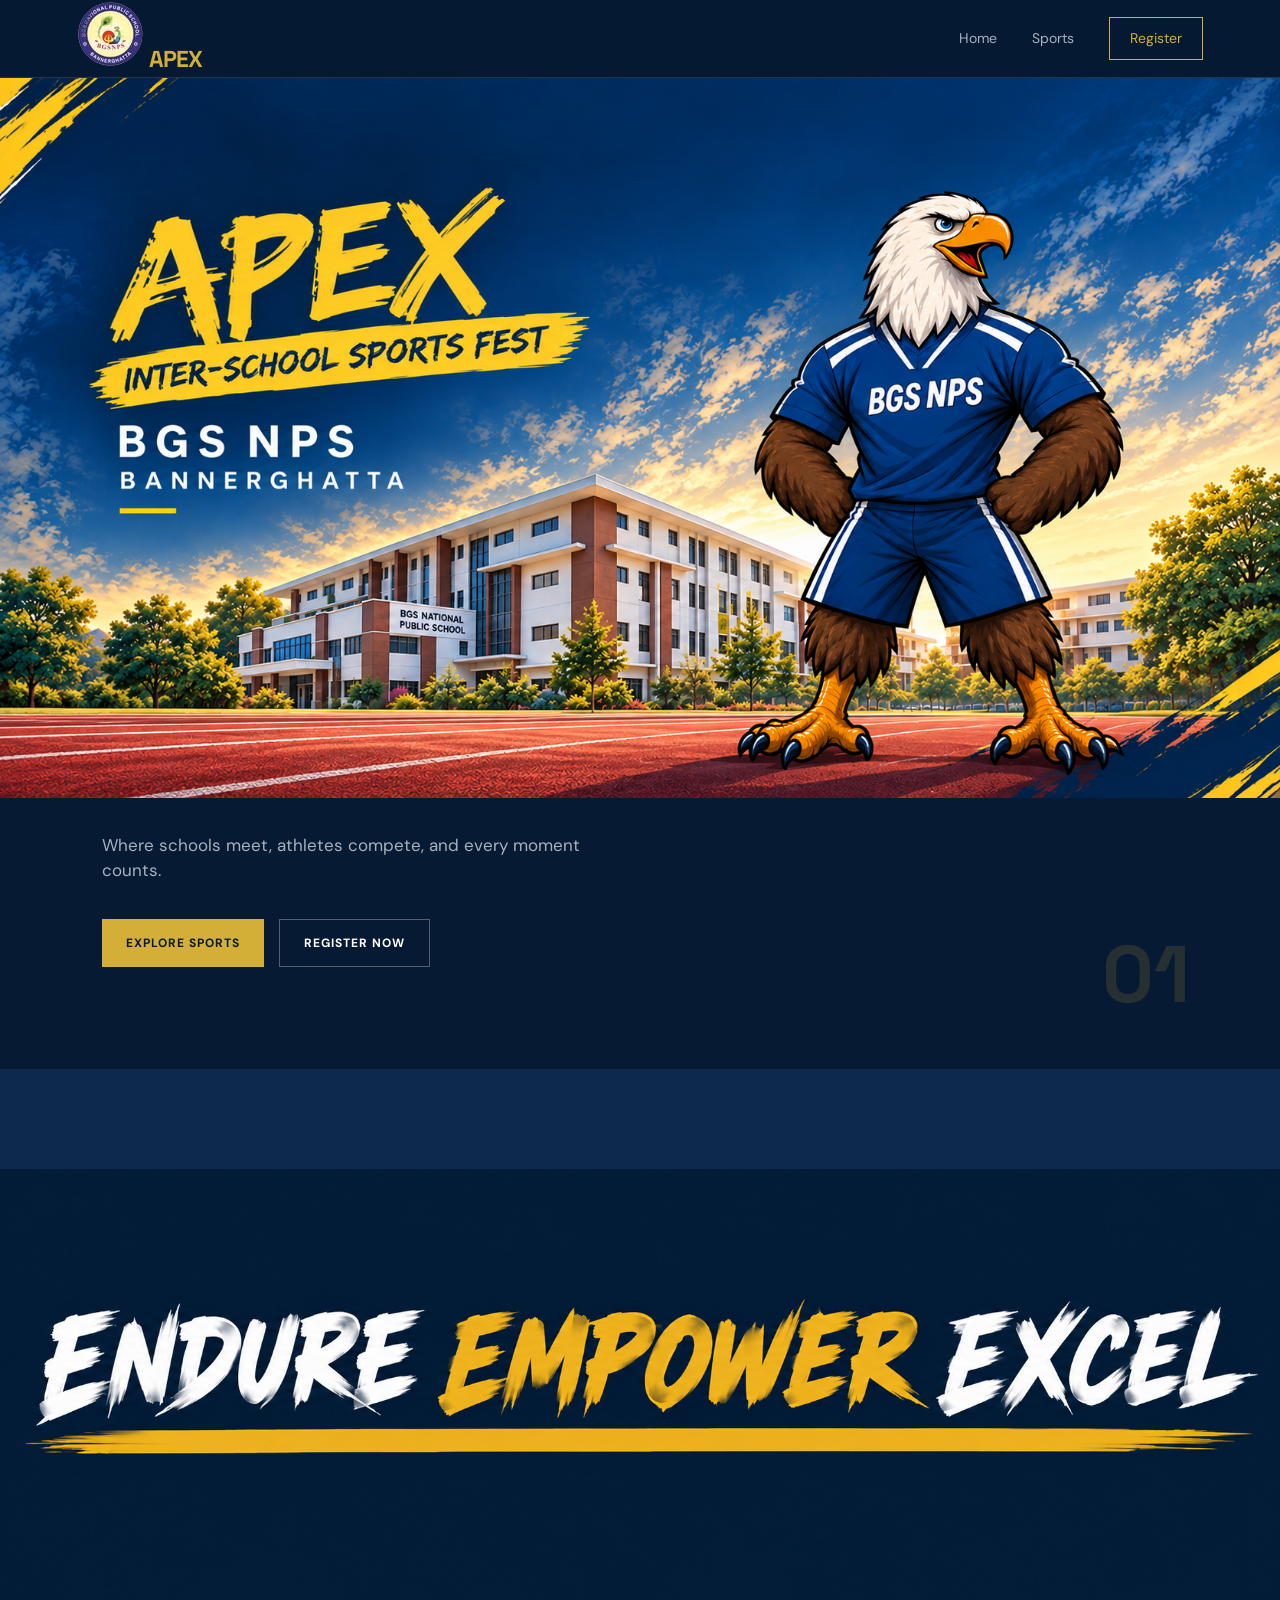
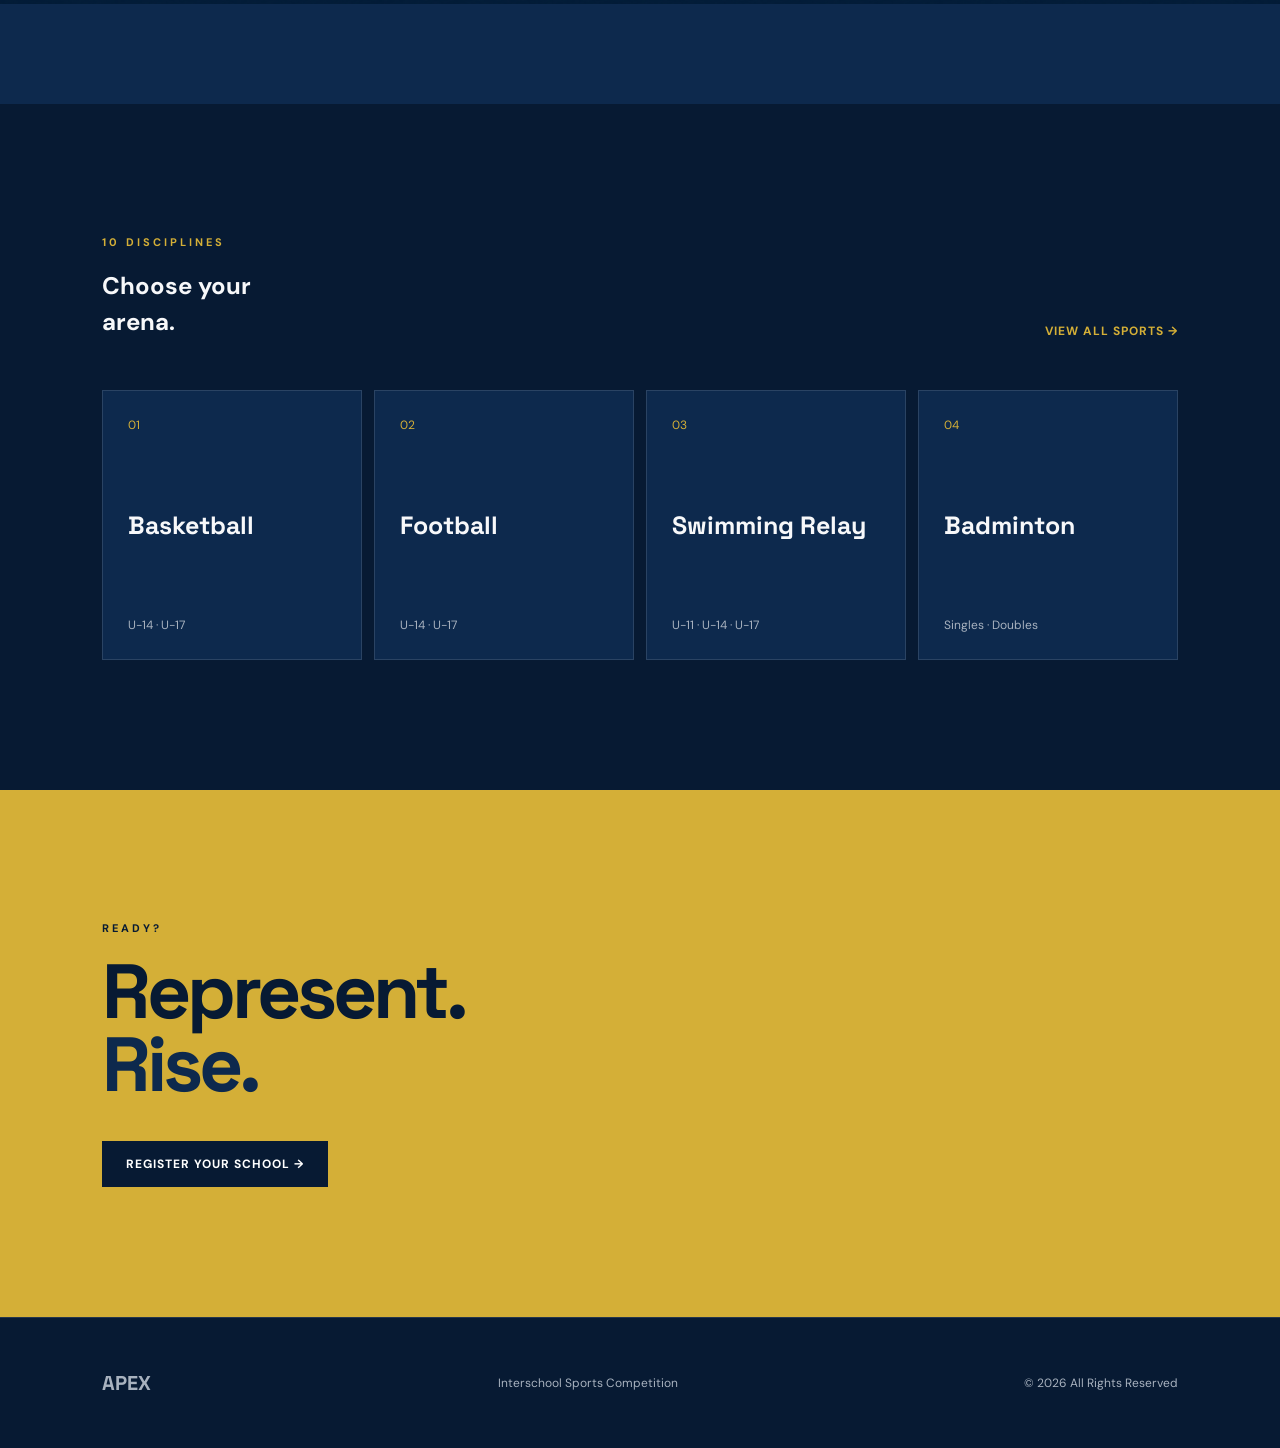
==== commit 0f00751c: "Update index.html" ====
--- a/index.html
+++ b/index.html
@@ -10,7 +10,10 @@
 <body>
 
 <header class="header">
-    <a href="index.html" class="logo">APEX</span></a>
+   <a href="index.html" class="logo">
+    <img src="bgsnpslogo.png" alt="APEX Logo">
+    <span>APEX</span>
+</a>
 
     <nav>
         <a href="index.html">Home</a>
--- a/css/style.css
+++ b/css/style.css
@@ -410,19 +410,15 @@
 /* INTRO */
 
 .intro-section {
-
-    padding:
-        130px 8vw;
-
-    display: grid;
-
-    grid-template-columns:
-        1fr 1fr;
-
-    gap: 10vw;
-
+    padding: 100px 0;
     background: var(--blue);
-
+    overflow: hidden;
+}
+
+.event-slogan {
+    width: 100%;
+    height: auto;
+    display: block;
 }
 
 
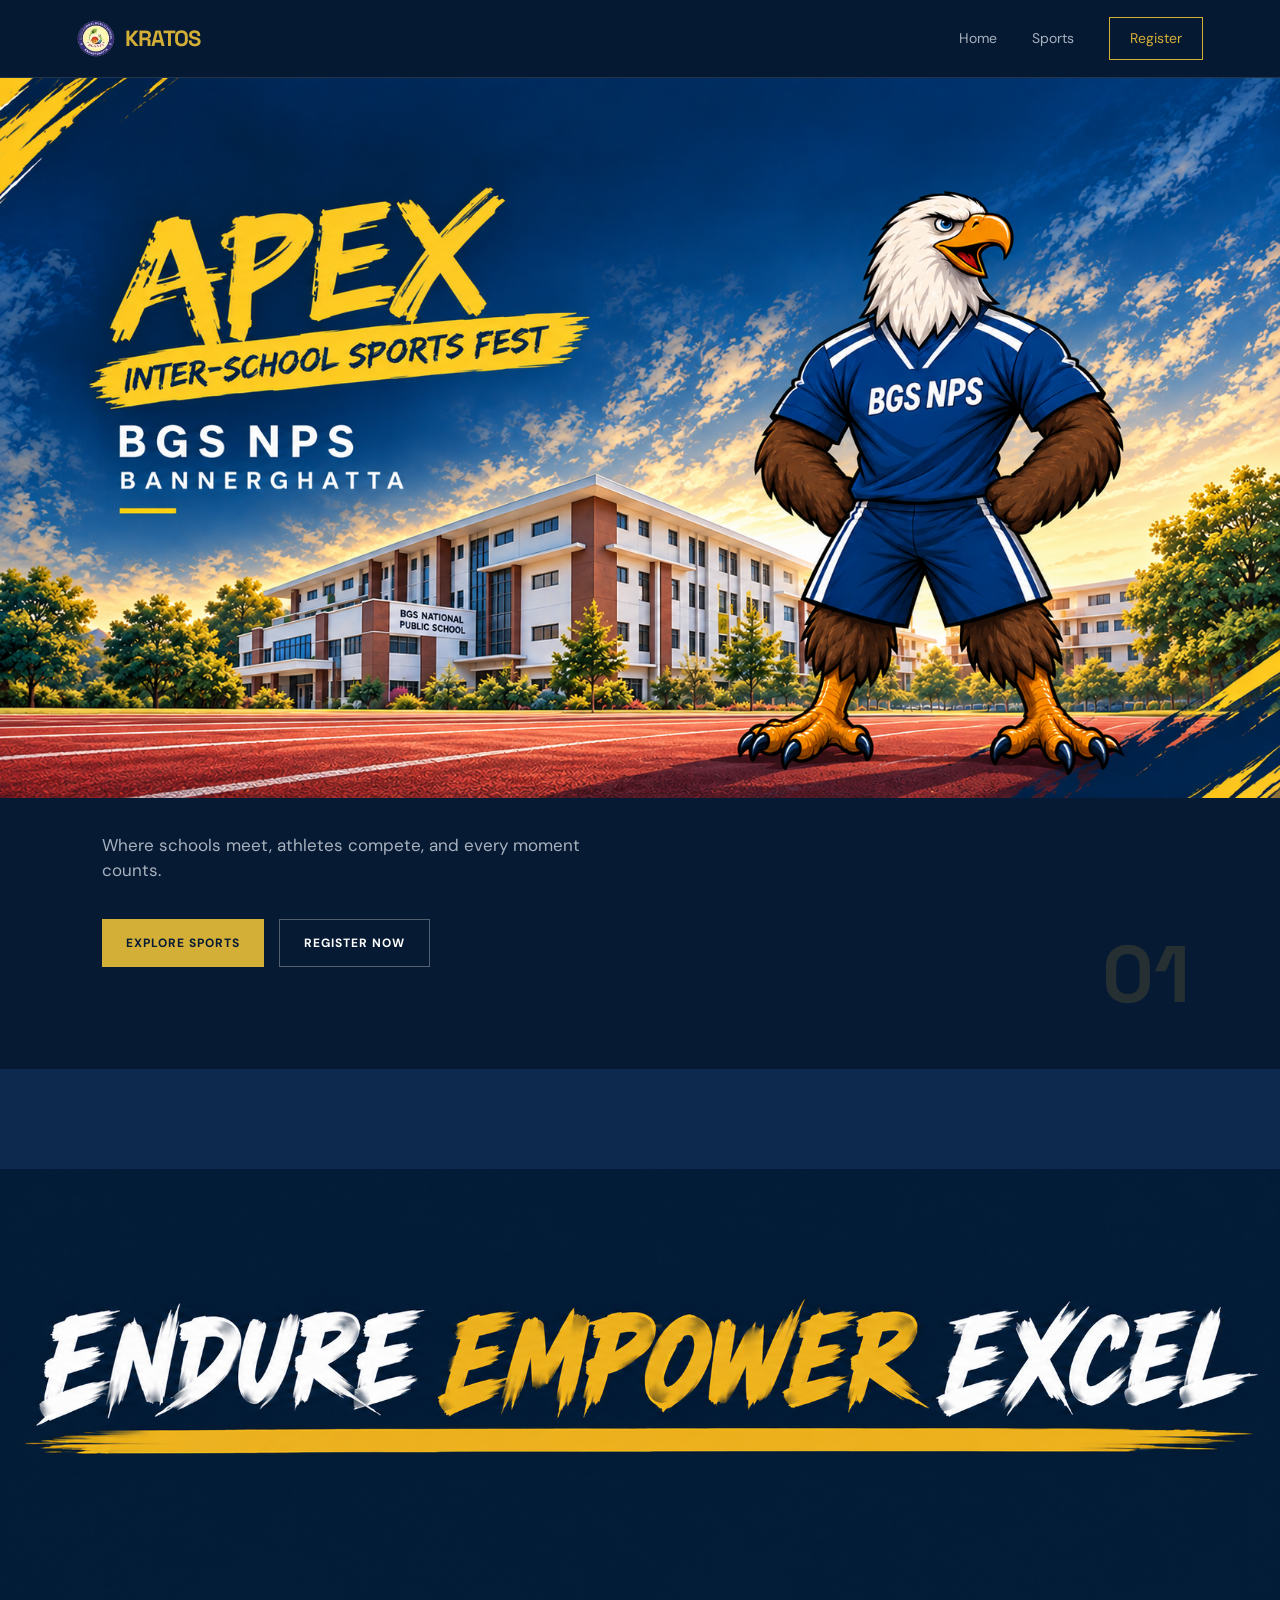
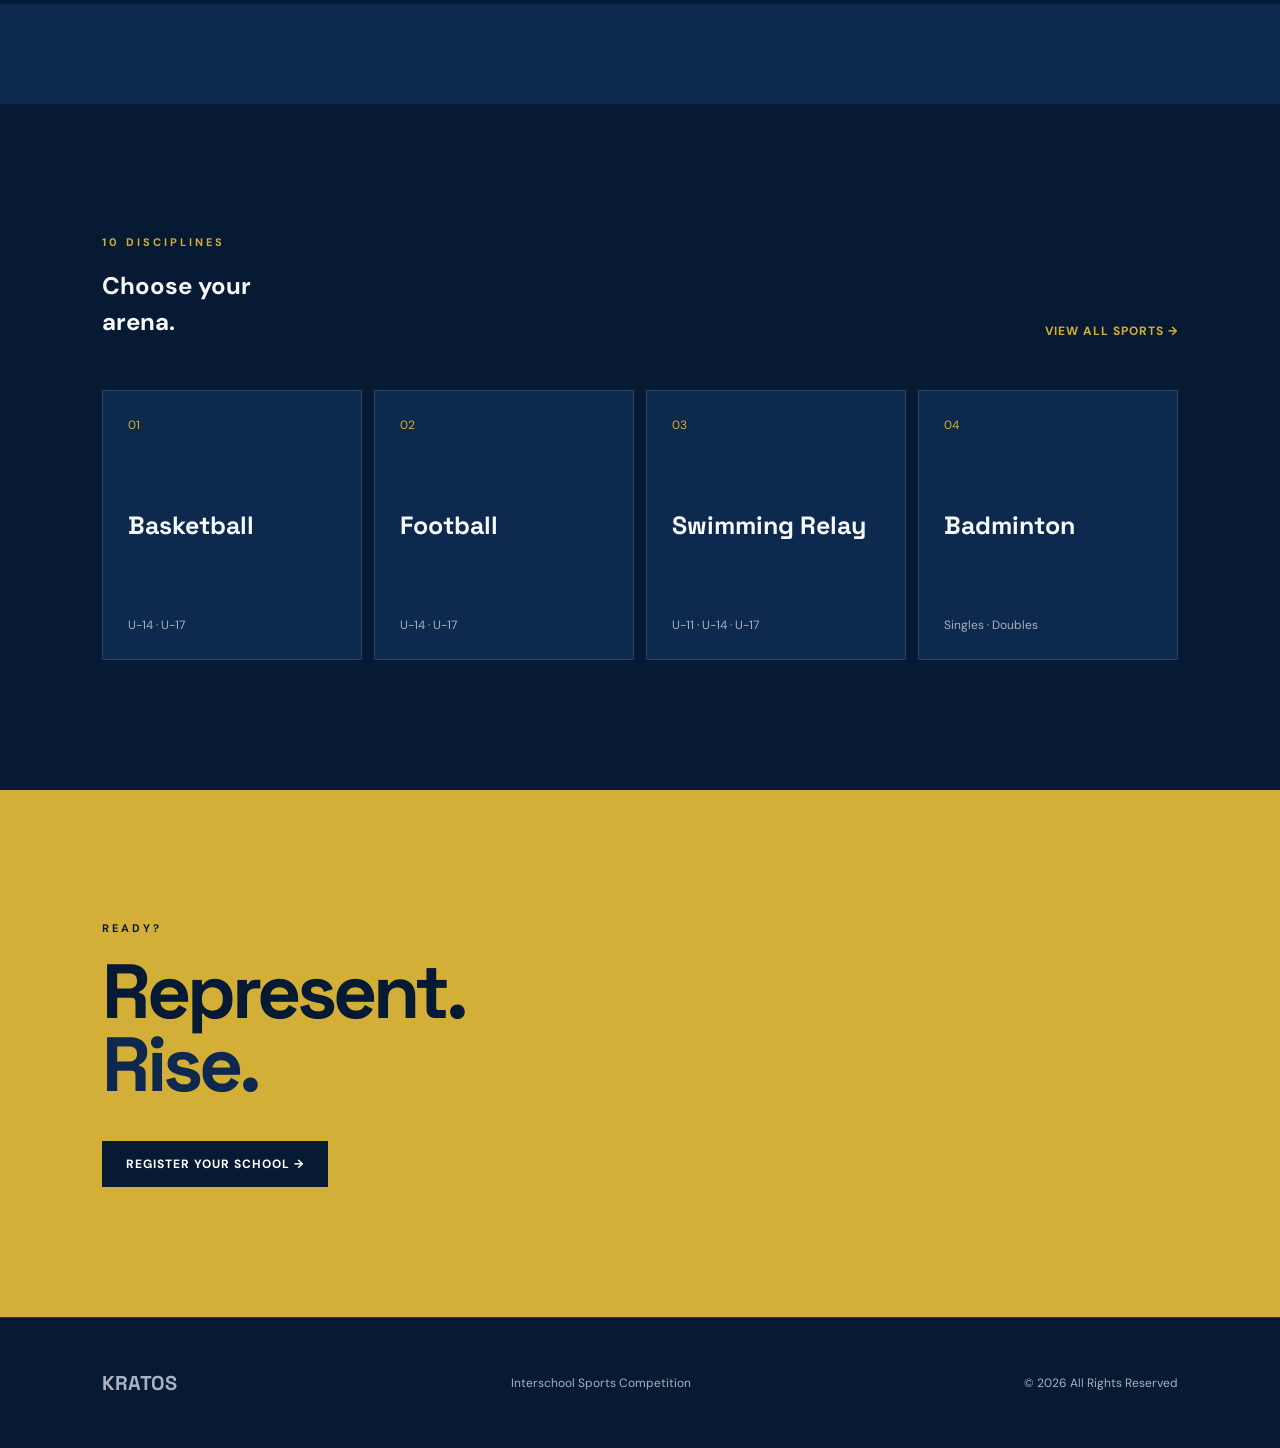
==== commit 8b3210e7: "Update index.html" ====
--- a/index.html
+++ b/index.html
@@ -3,7 +3,7 @@
 <head>
     <meta charset="UTF-8">
     <meta name="viewport" content="width=device-width, initial-scale=1.0">
-    <title>APEX | Interschool Sports Competition</title>
+    <title>KRATOS | Interschool Sports Competition</title>
     <link rel="stylesheet" href="css/style.css">
 </head>
 
@@ -11,8 +11,8 @@
 
 <header class="header">
    <a href="index.html" class="logo">
-    <img src="bgsnpslogo.png" alt="APEX Logo">
-    <span>APEX</span>
+    <img src="bgsnpslogo.png" alt="KRATOS Logo">
+    <span>KRATOS</span>
 </a>
 
     <nav>
@@ -30,7 +30,7 @@
 <div class="hero-content">
 
     <img src="apex-home.png" 
-         alt="APEX Interschool Sports Competition"
+         alt="KRATOS Interschool Sports Competition"
          class="hero-image">
 
     <p class="hero-text">
@@ -106,7 +106,7 @@
 
 
 <footer>
-    <div class="footer-logo">APEX</span></div>
+    <div class="footer-logo">KRATOS</span></div>
     <p>Interschool Sports Competition</p>
     <p>© 2026 All Rights Reserved</p>
 </footer>
--- a/css/style.css
+++ b/css/style.css
@@ -1756,3 +1756,19 @@
     }
 
 }
+.logo {
+    display: flex;
+    align-items: center;
+    gap: 10px;
+}
+
+.logo img {
+    width: 38px;
+    height: 38px;
+    object-fit: contain;
+}
+
+.logo span {
+    font-size: 22px;
+    font-weight: 700;
+}
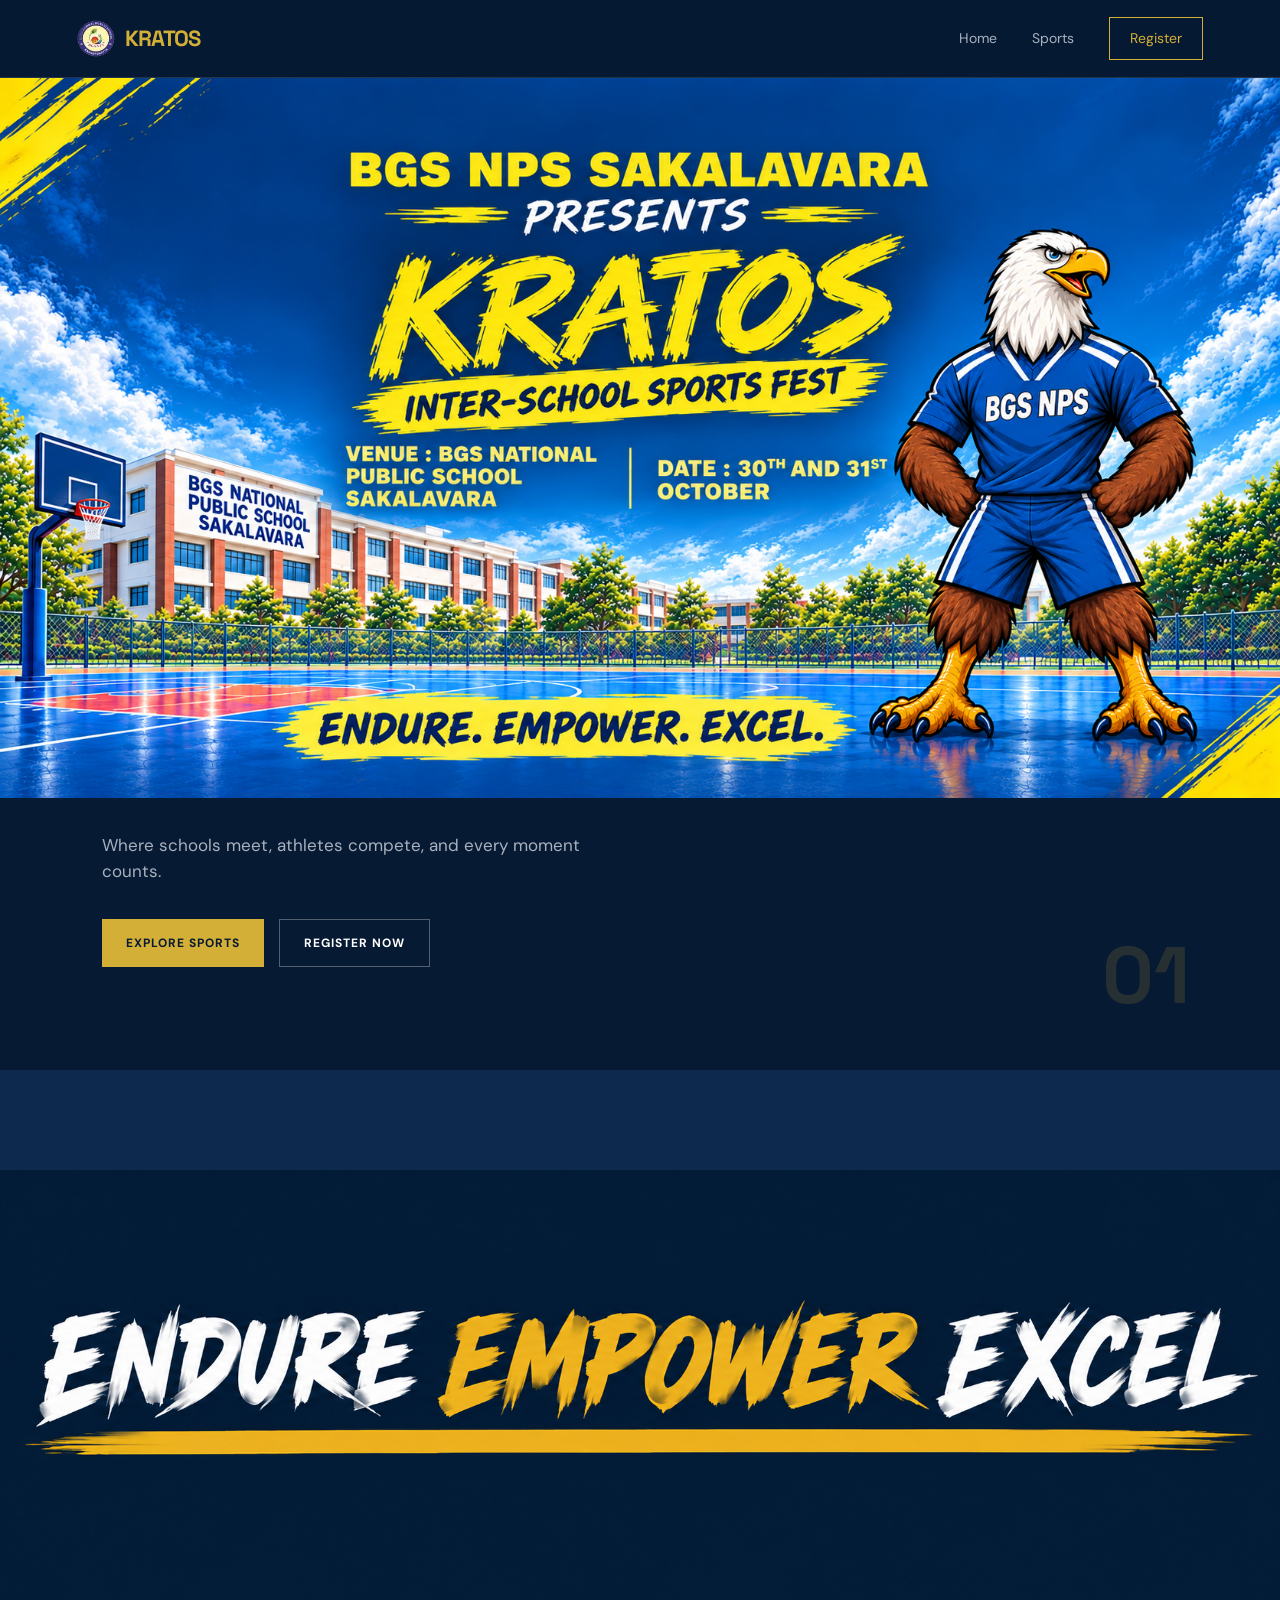
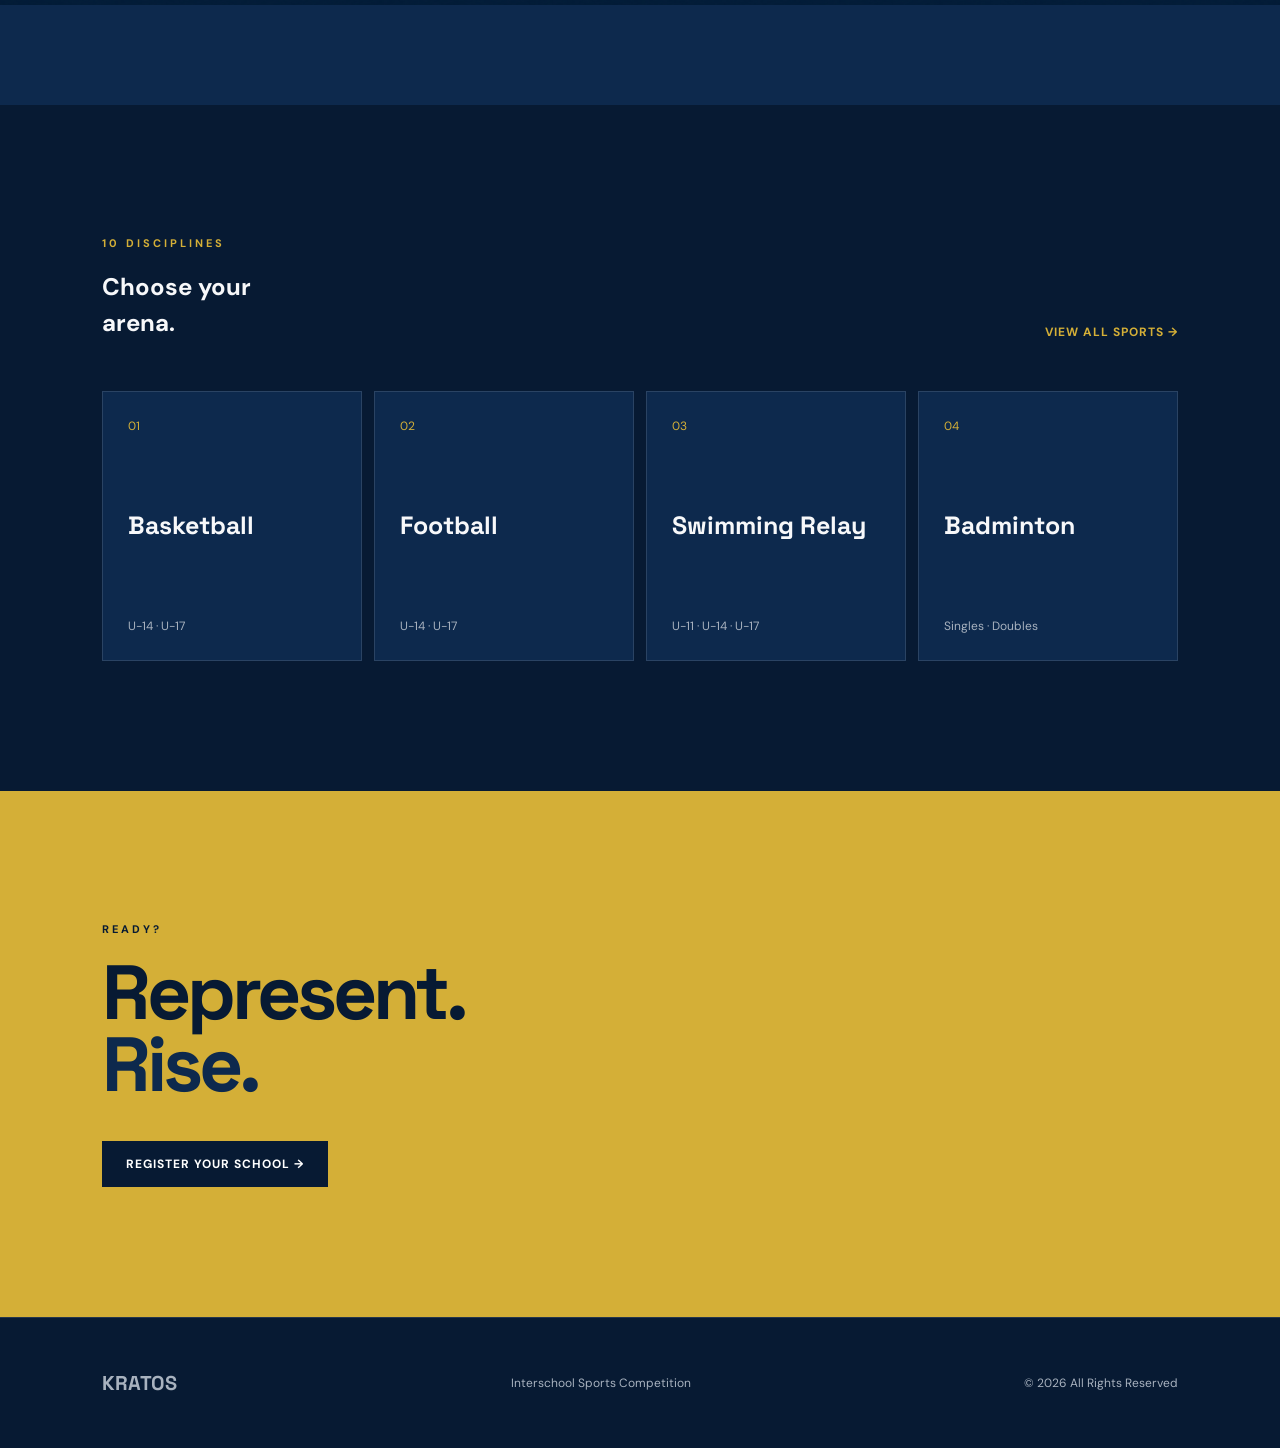
==== commit 3672940e: "Update index.html" ====
--- a/index.html
+++ b/index.html
@@ -29,7 +29,7 @@
 
 <div class="hero-content">
 
-    <img src="apex-home.png" 
+    <img src="kratos-home.png" 
          alt="KRATOS Interschool Sports Competition"
          class="hero-image">
 
